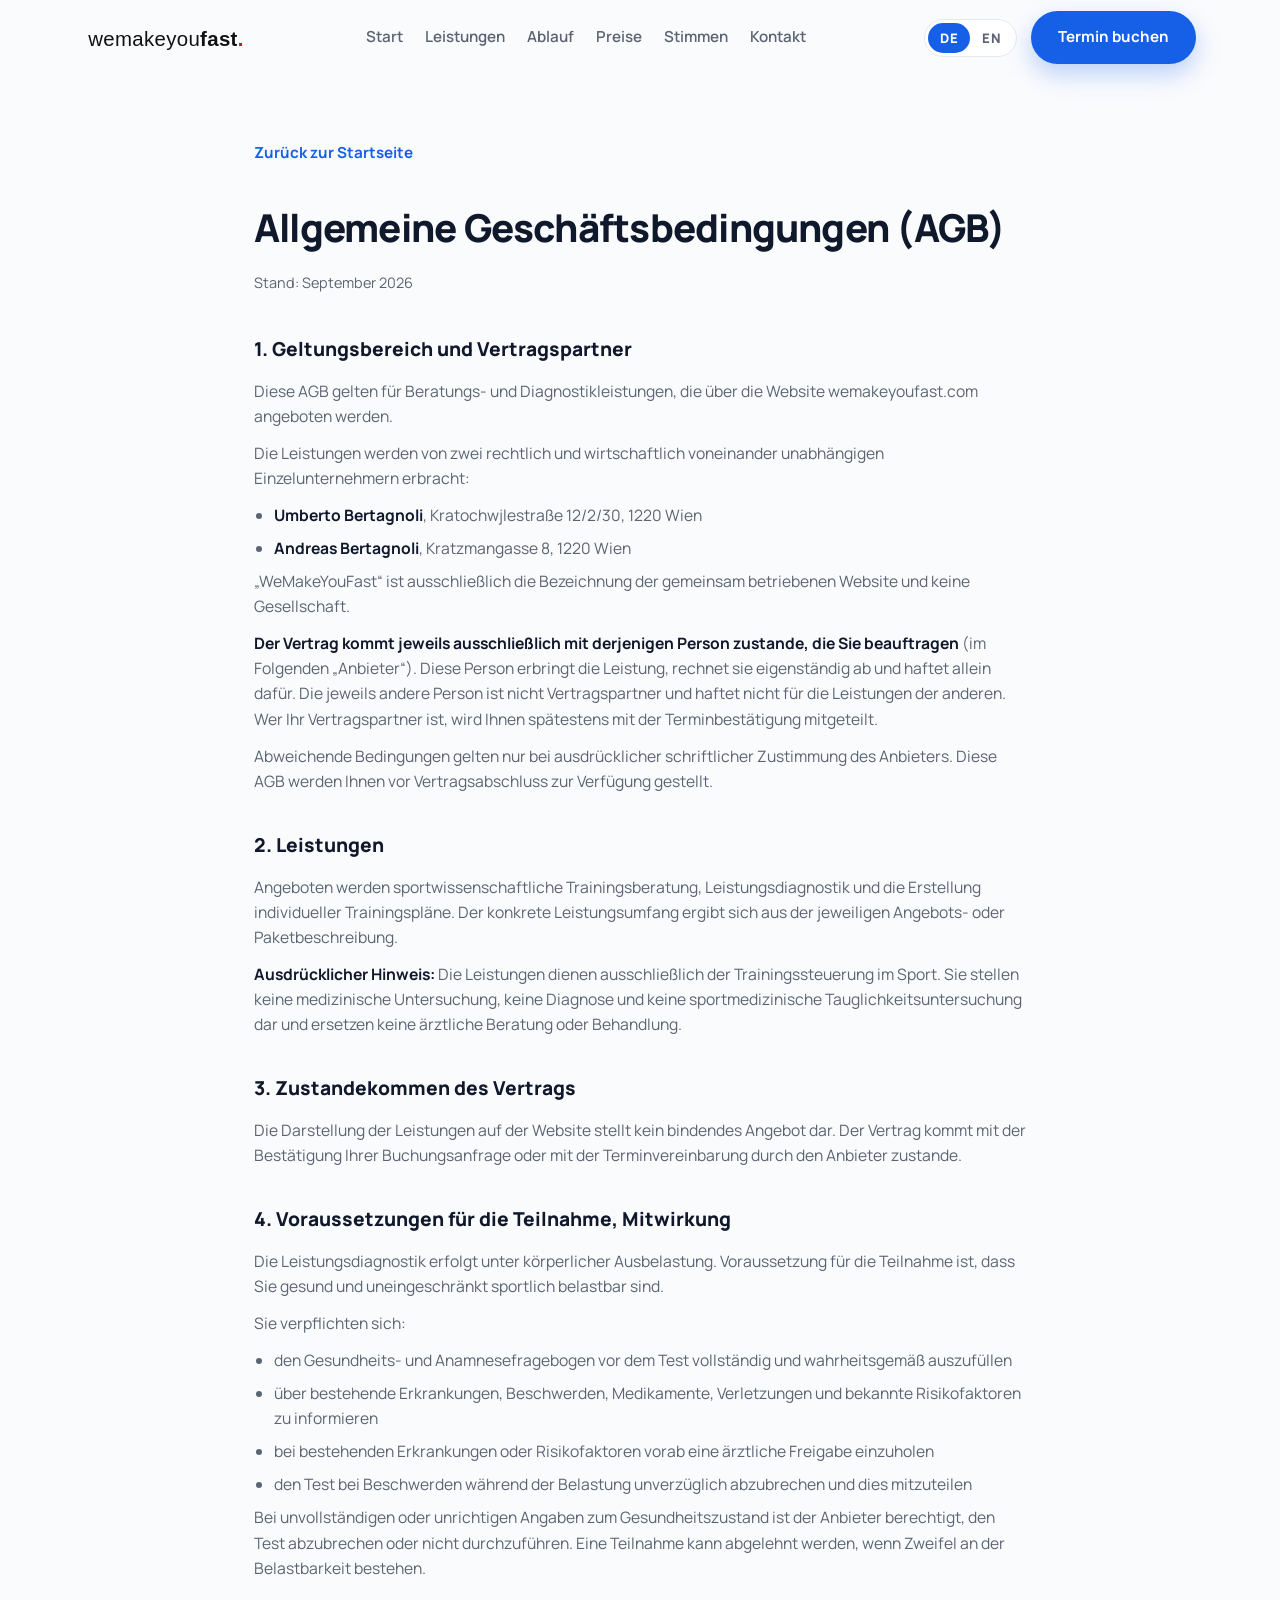
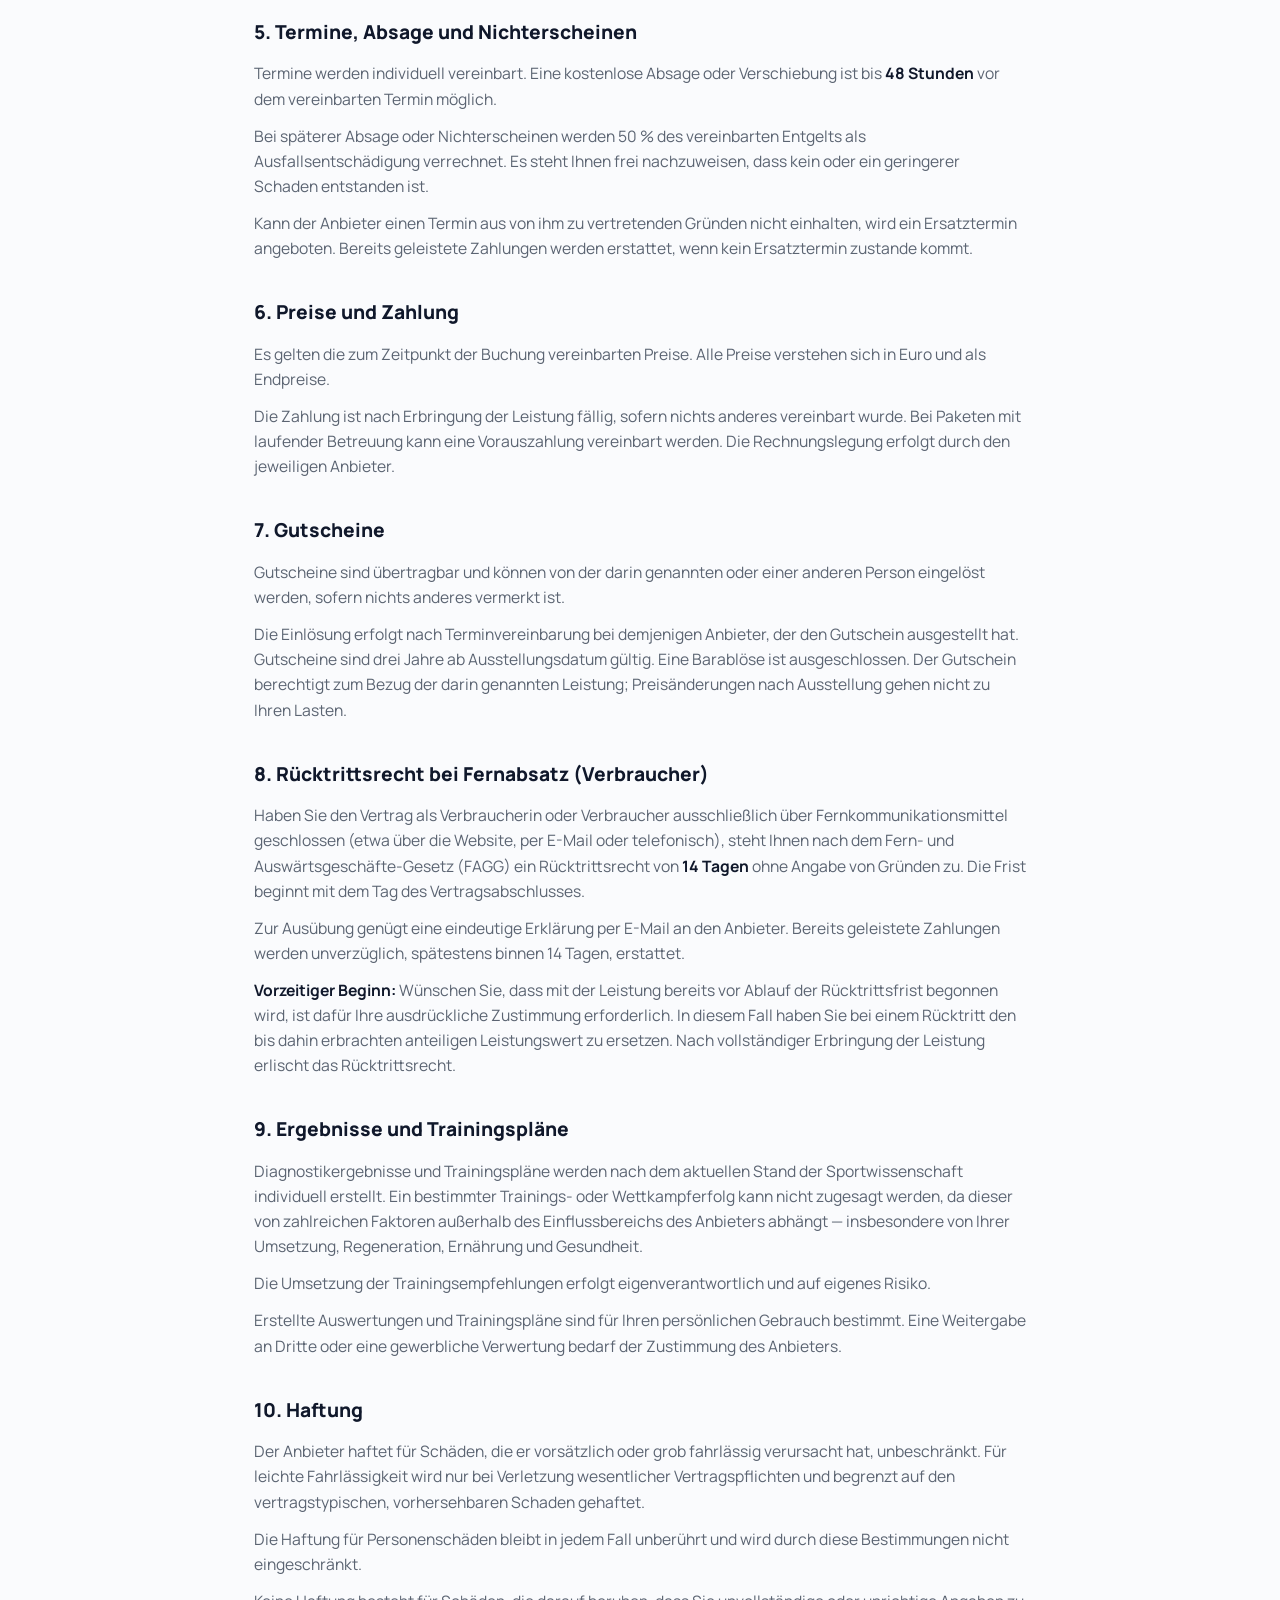
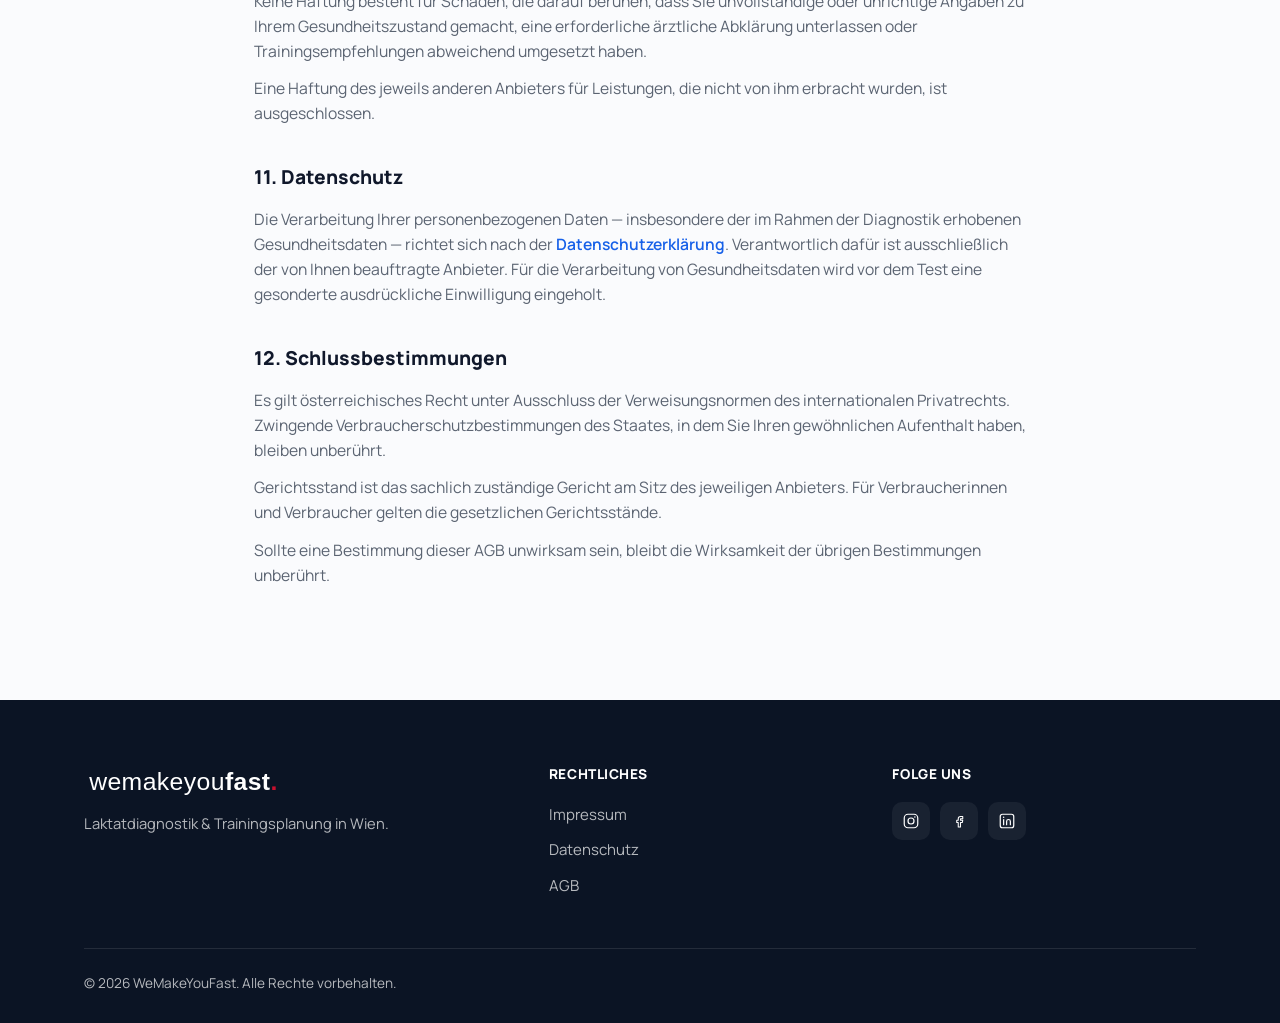
==== agb.html @ 527247c4 "Publish the real Impressum, Datenschutz and AGB The legal pages still carried placeholder text. Repl" ====
<!DOCTYPE html>
<html lang="de">
<head>
  <meta charset="UTF-8" />
  <meta name="viewport" content="width=device-width, initial-scale=1.0" />
  <title>AGB — WeMakeYouFast</title>
  <link rel="icon" href="data:image/svg+xml,%3Csvg xmlns='http://www.w3.org/2000/svg' viewBox='0 0 100 100'%3E%3Ccircle cx='50' cy='50' r='46' fill='%231660e8'/%3E%3Cpath d='M20 65 L38 45 L52 58 L80 30' stroke='white' stroke-width='7' fill='none' stroke-linecap='round' stroke-linejoin='round'/%3E%3C/svg%3E" />
  <link rel="preconnect" href="https://fonts.googleapis.com" />
  <link rel="preconnect" href="https://fonts.gstatic.com" crossorigin />
  <link href="https://fonts.googleapis.com/css2?family=Manrope:wght@400;500;600;700;800&display=swap" rel="stylesheet" />
  <link rel="stylesheet" href="css/style.css" />
</head>
<body>

  <header class="site-header">
    <div class="container header-inner">
      <a href="index.html" class="logo">
        <img src="img/logo/logo-3-mixed-weight.svg" class="logo-img" data-i18n-alt="brand.logoAlt" alt="WeMakeYouFast — zur Startseite" width="498" height="85" />
      </a>

      <nav class="main-nav" data-main-nav>
        <a href="index.html#home" data-i18n="nav.home">Start</a>
        <a href="index.html#about" data-i18n="nav.about">Leistungen</a>
        <a href="index.html#how" data-i18n="nav.how">Ablauf</a>
        <a href="index.html#pricing" data-i18n="nav.pricing">Preise</a>
        <a href="index.html#testimonials" data-i18n="nav.testimonials">Stimmen</a>
        <a href="index.html#contact" data-i18n="nav.contact">Kontakt</a>
        <a href="index.html#contact" class="btn btn-primary nav-cta" data-i18n="nav.cta">Termin buchen</a>
      </nav>

      <div class="header-actions">
        <div class="lang-toggle" role="group" aria-label="Language selector">
          <button type="button" data-lang-btn="de" class="active">DE</button>
          <button type="button" data-lang-btn="en">EN</button>
        </div>
        <a href="index.html#contact" class="btn btn-primary cta-desktop" data-i18n="nav.cta">Termin buchen</a>
        <button type="button" class="nav-toggle" data-nav-toggle aria-label="Menü öffnen" aria-expanded="false">
          <span></span><span></span><span></span>
        </button>
      </div>
    </div>
  </header>

  <main>
    <section class="legal-page">
      <div class="container">
        <a href="index.html" class="back-link" data-legal-back>Zurück zur Startseite</a>
        <div data-legal-agb></div>
      </div>
    </section>
  </main>

  <footer class="site-footer">
    <div class="container">
      <div class="footer-grid">
        <div class="footer-brand">
          <a href="index.html" class="logo">
            <img src="img/logo/logo-white.svg" class="logo-img" data-i18n-alt="brand.logoAlt" alt="WeMakeYouFast — zur Startseite" width="498" height="85" />
          </a>
          <p data-i18n="footer.tagline">Laktatdiagnostik & Trainingsplanung in Wien.</p>
        </div>
        <div class="footer-col">
          <h4 data-i18n="footer.linksTitle">Rechtliches</h4>
          <ul>
            <li><a href="impressum.html" data-i18n="footer.impressum">Impressum</a></li>
            <li><a href="datenschutz.html" data-i18n="footer.datenschutz">Datenschutz</a></li>
            <li><a href="agb.html" data-i18n="footer.agb">AGB</a></li>
          </ul>
        </div>
        <div class="footer-col">
          <h4 data-i18n="footer.socialTitle">Folge uns</h4>
          <div class="footer-social">
            <a href="#" aria-label="Instagram">
              <svg width="18" height="18" viewBox="0 0 24 24" fill="none" xmlns="http://www.w3.org/2000/svg"><rect x="3" y="3" width="18" height="18" rx="5" stroke="white" stroke-width="1.6"/><circle cx="12" cy="12" r="4" stroke="white" stroke-width="1.6"/><circle cx="17.2" cy="6.8" r="1" fill="white"/></svg>
            </a>
            <a href="#" aria-label="Facebook">
              <svg width="18" height="18" viewBox="0 0 24 24" fill="none" xmlns="http://www.w3.org/2000/svg"><path d="M14 9h3V6h-3c-1.7 0-3 1.3-3 3v2H9v3h2v6h3v-6h2.5l.5-3H14V9.5c0-.3.2-.5.5-.5Z" stroke="white" stroke-width="1.4" stroke-linejoin="round"/></svg>
            </a>
            <a href="#" aria-label="LinkedIn">
              <svg width="18" height="18" viewBox="0 0 24 24" fill="none" xmlns="http://www.w3.org/2000/svg"><rect x="3" y="3" width="18" height="18" rx="3" stroke="white" stroke-width="1.6"/><line x1="7.5" y1="10" x2="7.5" y2="17" stroke="white" stroke-width="1.6" stroke-linecap="round"/><circle cx="7.5" cy="7" r="1" fill="white"/><path d="M11.5 17v-4.5c0-1.4 1-2.5 2.5-2.5s2.5 1.1 2.5 2.5V17" stroke="white" stroke-width="1.6" stroke-linecap="round"/></svg>
            </a>
          </div>
        </div>
      </div>
      <div class="footer-bottom">
        <span>© <span data-year>2026</span> WeMakeYouFast. <span data-i18n="footer.rights">Alle Rechte vorbehalten.</span></span>
      </div>
    </div>
  </footer>

  <script src="js/i18n.js"></script>
  <script src="js/main.js"></script>
</body>
</html>
---- css/style.css ----
/* ============ WeMakeYouFast — stylesheet ============ */

:root {
  --color-bg: #fafbfd;
  --color-bg-alt: #f0f5fb;
  --color-surface: #ffffff;
  --color-text: #10182b;
  --color-text-muted: #5b6472;
  --color-border: #e3e9f1;
  --color-accent: #1660e8;
  --color-accent-dark: #0d3f9e;
  --color-accent-light: #e8f0fe;
  --color-dark: #0b1424;
  --color-dark-alt: #131f36;
  --font-sans: "Manrope", system-ui, -apple-system, "Segoe UI", Roboto, sans-serif;
  --radius-sm: 10px;
  --radius-md: 16px;
  --radius-lg: 24px;
  --shadow-sm: 0 1px 2px rgba(16, 24, 40, 0.06);
  --shadow-md: 0 10px 28px rgba(16, 24, 40, 0.08);
  --shadow-lg: 0 24px 56px rgba(16, 24, 40, 0.14);
  --container-width: 1160px;
  --header-height: 76px;
}

* {
  box-sizing: border-box;
}

html {
  scroll-behavior: smooth;
  scroll-padding-top: calc(var(--header-height) + 12px);
}

body {
  margin: 0;
  font-family: var(--font-sans);
  color: var(--color-text);
  background: var(--color-bg);
  line-height: 1.6;
  -webkit-font-smoothing: antialiased;
}

img,
svg {
  display: block;
  max-width: 100%;
}

a {
  color: inherit;
}

ul {
  margin: 0;
  padding: 0;
  list-style: none;
}

h1, h2, h3, h4, p {
  margin: 0;
}

button {
  font-family: inherit;
  cursor: pointer;
}

.container {
  width: 100%;
  max-width: var(--container-width);
  margin: 0 auto;
  padding: 0 24px;
}

.eyebrow {
  display: inline-block;
  font-size: 0.8rem;
  font-weight: 700;
  letter-spacing: 0.08em;
  text-transform: uppercase;
  color: var(--color-accent);
  margin-bottom: 14px;
}

section {
  padding: 96px 0;
}

.section-head {
  max-width: 640px;
  margin: 0 0 56px;
}

.section-head.center {
  margin-left: auto;
  margin-right: auto;
  text-align: center;
}

.section-head h2 {
  font-size: clamp(1.7rem, 3vw, 2.35rem);
  font-weight: 800;
  letter-spacing: -0.02em;
  margin-bottom: 14px;
}

.section-head p {
  color: var(--color-text-muted);
  font-size: 1.05rem;
}

/* ---------- Buttons ---------- */

.btn {
  display: inline-flex;
  align-items: center;
  justify-content: center;
  gap: 8px;
  padding: 13px 26px;
  border-radius: 999px;
  font-weight: 700;
  font-size: 0.95rem;
  text-decoration: none;
  border: 1px solid transparent;
  transition: transform 0.18s ease, box-shadow 0.18s ease, background 0.18s ease, color 0.18s ease;
  white-space: nowrap;
}

.btn-primary {
  background: var(--color-accent);
  color: #fff;
  box-shadow: 0 10px 24px rgba(22, 96, 232, 0.28);
}

.btn-primary:hover {
  background: var(--color-accent-dark);
  transform: translateY(-1px);
  box-shadow: 0 14px 30px rgba(22, 96, 232, 0.34);
}

.btn-ghost {
  background: transparent;
  color: var(--color-text);
  border-color: var(--color-border);
}

.btn-ghost:hover {
  border-color: var(--color-accent);
  color: var(--color-accent);
}

.btn-block {
  width: 100%;
}

/* ---------- Header ---------- */

.site-header {
  position: fixed;
  top: 0;
  left: 0;
  right: 0;
  z-index: 100;
  height: var(--header-height);
  display: flex;
  align-items: center;
  background: rgba(250, 251, 253, 0.82);
  backdrop-filter: saturate(180%) blur(14px);
  border-bottom: 1px solid transparent;
  transition: border-color 0.2s ease, box-shadow 0.2s ease;
}

.site-header.scrolled {
  border-bottom-color: var(--color-border);
  box-shadow: 0 4px 20px rgba(16, 24, 40, 0.04);
}

.header-inner {
  display: flex;
  align-items: center;
  justify-content: space-between;
  gap: 20px;
  width: 100%;
}

.logo {
  display: flex;
  align-items: center;
  flex-shrink: 0;
  text-decoration: none;
  color: var(--color-text);
}

.logo-img {
  height: 28px;
  width: auto;
  flex-shrink: 0;
}

.main-nav {
  display: flex;
  align-items: center;
  gap: 2px;
}

.main-nav a {
  display: block;
  padding: 10px 10px;
  border-radius: 999px;
  font-size: 0.95rem;
  font-weight: 600;
  white-space: nowrap;
  text-decoration: none;
  color: var(--color-text-muted);
  transition: background 0.15s ease, color 0.15s ease;
}

.main-nav a:hover {
  color: var(--color-text);
  background: var(--color-bg-alt);
}

.header-actions {
  display: flex;
  align-items: center;
  gap: 14px;
}

.lang-toggle {
  display: flex;
  align-items: center;
  border: 1px solid var(--color-border);
  border-radius: 999px;
  padding: 3px;
  background: var(--color-surface);
}

.lang-toggle button {
  border: none;
  background: transparent;
  padding: 6px 12px;
  border-radius: 999px;
  font-size: 0.82rem;
  font-weight: 800;
  letter-spacing: 0.03em;
  color: var(--color-text-muted);
  transition: background 0.15s ease, color 0.15s ease;
}

.lang-toggle button.active {
  background: var(--color-accent);
  color: #fff;
}

.main-nav .nav-cta {
  display: none;
}

.nav-toggle {
  display: none;
  flex-direction: column;
  gap: 5px;
  border: none;
  background: transparent;
  padding: 8px;
}

.nav-toggle span {
  width: 22px;
  height: 2px;
  background: var(--color-text);
  border-radius: 2px;
  transition: transform 0.2s ease, opacity 0.2s ease;
}

.nav-toggle.open span:nth-child(1) {
  transform: translateY(7px) rotate(45deg);
}
.nav-toggle.open span:nth-child(2) {
  opacity: 0;
}
.nav-toggle.open span:nth-child(3) {
  transform: translateY(-7px) rotate(-45deg);
}

/* ---------- Hero ---------- */

.hero {
  position: relative;
  padding: calc(var(--header-height) + 80px) 0 100px;
  overflow: hidden;
}

.hero-bg {
  position: absolute;
  inset: 0;
  z-index: -1;
  background: radial-gradient(60% 55% at 78% 12%, var(--color-accent-light) 0%, rgba(232, 240, 254, 0) 70%),
    var(--color-bg);
}

.hero-bg .blob {
  position: absolute;
  border-radius: 50%;
  filter: blur(60px);
  opacity: 0.5;
}

.hero-bg .blob-1 {
  width: 420px;
  height: 420px;
  top: -140px;
  right: -100px;
  background: linear-gradient(135deg, var(--color-accent), #6fb1ff);
  opacity: 0.28;
}

.hero-bg .blob-2 {
  width: 300px;
  height: 300px;
  bottom: -100px;
  left: -80px;
  background: linear-gradient(135deg, #6fb1ff, var(--color-accent));
  opacity: 0.16;
}

.hero-grid {
  display: grid;
  grid-template-columns: 1.1fr 0.9fr;
  gap: 56px;
  align-items: center;
}

.hero-title {
  font-size: clamp(2.1rem, 4.4vw, 3.4rem);
  font-weight: 800;
  letter-spacing: -0.03em;
  line-height: 1.12;
  margin-bottom: 22px;
}

.hero-subtitle {
  font-size: 1.15rem;
  color: var(--color-text-muted);
  max-width: 520px;
  margin-bottom: 34px;
}

.hero-actions {
  display: flex;
  flex-wrap: wrap;
  gap: 14px;
  margin-bottom: 42px;
}

.hero-chips {
  display: flex;
  flex-wrap: wrap;
  gap: 12px;
}

.chip {
  display: inline-flex;
  align-items: center;
  gap: 8px;
  padding: 9px 16px;
  border-radius: 999px;
  background: var(--color-surface);
  border: 1px solid var(--color-border);
  font-size: 0.85rem;
  font-weight: 600;
  color: var(--color-text-muted);
  box-shadow: var(--shadow-sm);
}

.chip::before {
  content: "";
  width: 7px;
  height: 7px;
  border-radius: 50%;
  background: var(--color-accent);
  flex-shrink: 0;
}

.hero-visual {
  position: relative;
  aspect-ratio: 1 / 1;
  border-radius: var(--radius-lg);
  background: linear-gradient(155deg, var(--color-dark) 0%, var(--color-accent-dark) 100%);
  box-shadow: var(--shadow-lg);
  overflow: hidden;
  display: flex;
  align-items: center;
  justify-content: center;
}

.hero-visual img {
  width: 100%;
  height: 100%;
  object-fit: cover;
}

/* ---------- About ---------- */

.about-intro {
  font-size: 1.08rem;
  color: var(--color-text-muted);
  max-width: 760px;
}

.about-intro-secondary {
  margin-top: 16px;
  font-size: 0.98rem;
}

/* ---------- How it works ---------- */

.how {
  background: var(--color-bg-alt);
}

.steps {
  display: grid;
  grid-template-columns: repeat(4, 1fr);
  gap: 24px;
}

.step-card {
  position: relative;
  display: flex;
  flex-direction: column;
  background: var(--color-surface);
  border: 1px solid var(--color-border);
  border-radius: var(--radius-md);
  overflow: hidden;
}

.step-media {
  aspect-ratio: 3 / 2;
  background: var(--color-bg-alt);
}

.step-media img {
  width: 100%;
  height: 100%;
  object-fit: cover;
}

/* Der Report ist ein Dokument, kein Foto: ganz zeigen statt zuschneiden. */
.step-media-contain img {
  object-fit: contain;
}

.step-media-blank {
  display: flex;
  align-items: center;
  justify-content: center;
  background: linear-gradient(155deg, var(--color-dark) 0%, var(--color-accent-dark) 100%);
  color: #fff;
}

.step-media-blank svg {
  width: 34px;
  height: 34px;
}

.step-body {
  padding: 26px 24px 30px;
}

.step-number {
  display: inline-flex;
  align-items: center;
  justify-content: center;
  width: 42px;
  height: 42px;
  border-radius: 12px;
  background: var(--color-accent-light);
  color: var(--color-accent);
  font-weight: 800;
  font-size: 1.05rem;
  margin-bottom: 20px;
}

.step-card h3 {
  font-size: 1.05rem;
  font-weight: 800;
  margin-bottom: 10px;
}

.step-card p {
  color: var(--color-text-muted);
  font-size: 0.95rem;
}

.step-connector {
  display: none;
}

/* ---------- Über uns ---------- */

.stats-title {
  text-align: center;
  font-size: 0.82rem;
  font-weight: 700;
  letter-spacing: 0.14em;
  text-transform: uppercase;
  color: var(--color-text-muted);
  margin: 64px 0 20px;
}

.stats-grid {
  display: grid;
  grid-template-columns: repeat(5, 1fr);
  gap: 16px;
  margin-bottom: 64px;
}

.stat-card {
  padding: 30px 16px;
  border-radius: var(--radius-md);
  background: linear-gradient(155deg, var(--color-dark) 0%, var(--color-accent-dark) 100%);
  box-shadow: var(--shadow-md);
  text-align: center;
  color: #fff;
}

.stat-value {
  font-size: clamp(1.9rem, 3.4vw, 2.7rem);
  font-weight: 800;
  line-height: 1.05;
  letter-spacing: -0.03em;
}

.stat-label {
  margin-top: 8px;
  font-size: 0.88rem;
  font-weight: 600;
  color: rgba(255, 255, 255, 0.78);
  line-height: 1.35;
}

.ueber-uns-grid {
  display: grid;
  grid-template-columns: 1.05fr 0.95fr;
  gap: 48px;
  align-items: start;
}

.ueber-uns-text p {
  color: var(--color-text-muted);
  font-size: 1rem;
  margin-bottom: 18px;
}

.ueber-uns-text p:last-child {
  margin-bottom: 0;
}

.ueber-uns-figure {
  margin: 0;
  border-radius: var(--radius-lg);
  overflow: hidden;
  box-shadow: var(--shadow-lg);
  position: sticky;
  top: calc(var(--header-height) + 24px);
}

.ueber-uns-figure img {
  width: 100%;
  height: 100%;
  aspect-ratio: 3 / 2;
  object-fit: cover;
}

/* Fließtext auf Lesebreite halten — der Container ist deutlich breiter. */
.ueber-uns-block,
.ueber-uns-audience > h3 {
  max-width: 760px;
}

.ueber-uns-block + .ueber-uns-block {
  margin-top: 40px;
}

.ueber-uns-block h3,
.ueber-uns-audience > h3 {
  font-size: 1.25rem;
  font-weight: 800;
  margin-bottom: 14px;
}

.ueber-uns-block p {
  color: var(--color-text-muted);
  font-size: 1rem;
  margin-bottom: 18px;
}

.ueber-uns-block p:last-child {
  margin-bottom: 0;
}

.ueber-uns-audience {
  margin-top: 56px;
}

.audience-grid {
  display: grid;
  grid-template-columns: repeat(2, 1fr);
  gap: 20px;
}

.audience-card {
  display: flex;
  align-items: flex-start;
  gap: 14px;
  padding: 24px 26px;
  background: var(--color-surface);
  border: 1px solid var(--color-border);
  border-radius: var(--radius-md);
}

.audience-icon {
  display: inline-flex;
  align-items: center;
  justify-content: center;
  flex-shrink: 0;
  width: 30px;
  height: 30px;
  border-radius: 9px;
  background: var(--color-accent-light);
  color: var(--color-accent);
}

.audience-card p {
  color: var(--color-text-muted);
  font-size: 0.95rem;
}

/* ---------- Pricing ---------- */

.pricing-grid {
  display: grid;
  grid-template-columns: repeat(3, 1fr);
  gap: 24px;
  align-items: stretch;
}

.price-card {
  display: flex;
  flex-direction: column;
  background: var(--color-surface);
  border: 1px solid var(--color-border);
  border-radius: var(--radius-md);
  padding: 34px 30px;
  position: relative;
  transition: transform 0.2s ease, box-shadow 0.2s ease;
}

.price-card:hover {
  transform: translateY(-4px);
  box-shadow: var(--shadow-md);
}

.price-card.highlighted {
  border-color: var(--color-accent);
  box-shadow: var(--shadow-lg);
  background: linear-gradient(180deg, #ffffff 0%, var(--color-accent-light) 130%);
}

.price-badge {
  position: absolute;
  top: -13px;
  left: 30px;
  background: var(--color-accent);
  color: #fff;
  font-size: 0.75rem;
  font-weight: 800;
  letter-spacing: 0.04em;
  text-transform: uppercase;
  padding: 5px 14px;
  border-radius: 999px;
}

.price-card h3 {
  font-size: 1.1rem;
  font-weight: 800;
  margin-bottom: 6px;
}

.price-value {
  display: flex;
  align-items: baseline;
  gap: 8px;
  margin: 14px 0 16px;
}

.price-value .amount {
  font-size: 2.2rem;
  font-weight: 800;
  letter-spacing: -0.02em;
}

.price-value .period {
  color: var(--color-text-muted);
  font-size: 0.9rem;
  font-weight: 600;
}

.price-desc {
  color: var(--color-text-muted);
  font-size: 0.95rem;
  margin-bottom: 22px;
}

.price-features {
  margin-bottom: 28px;
  flex-grow: 1;
}

.price-features li {
  display: flex;
  align-items: flex-start;
  gap: 10px;
  padding: 8px 0;
  font-size: 0.93rem;
  color: var(--color-text);
}

.price-features li svg {
  flex-shrink: 0;
  margin-top: 3px;
  color: var(--color-accent);
}

.pricing-trust {
  margin: 24px auto 0;
  max-width: 720px;
  text-align: center;
  color: var(--color-text-muted);
  font-size: 0.86rem;
  line-height: 1.6;
}

.pricing-addon {
  margin-top: 32px;
  display: flex;
  flex-wrap: wrap;
  align-items: center;
  justify-content: space-between;
  gap: 20px;
  background: var(--color-dark);
  color: #fff;
  border-radius: var(--radius-md);
  padding: 30px 34px;
}

.pricing-addon-text h3 {
  font-size: 1.1rem;
  font-weight: 800;
  margin-bottom: 8px;
}

.pricing-addon-text p {
  color: rgba(255, 255, 255, 0.68);
  font-size: 0.95rem;
  max-width: 520px;
}

.pricing-addon .amount {
  font-size: 1.7rem;
  font-weight: 800;
  color: #fff;
  white-space: nowrap;
}

/* ---------- FAQ ---------- */

.faq-list {
  max-width: 820px;
  margin: 0 auto;
  display: flex;
  flex-direction: column;
  gap: 12px;
}

.faq-item {
  background: var(--color-surface);
  border: 1px solid var(--color-border);
  border-radius: var(--radius-md);
  box-shadow: var(--shadow-sm);
  transition: border-color 0.2s ease, box-shadow 0.2s ease;
}

.faq-item.open {
  border-color: var(--color-accent);
  box-shadow: var(--shadow-md);
}

.faq-question {
  margin: 0;
  font-size: inherit;
  font-weight: inherit;
}

.faq-trigger {
  width: 100%;
  display: flex;
  align-items: center;
  justify-content: space-between;
  gap: 16px;
  padding: 20px 24px;
  background: none;
  border: 0;
  border-radius: var(--radius-md);
  font-family: inherit;
  font-size: 1.02rem;
  font-weight: 700;
  line-height: 1.45;
  color: var(--color-text);
  text-align: left;
  cursor: pointer;
}

.faq-trigger:hover {
  color: var(--color-accent);
}

.faq-trigger:focus-visible {
  outline: 2px solid var(--color-accent);
  outline-offset: 2px;
}

.faq-chevron {
  flex-shrink: 0;
  display: flex;
  color: var(--color-accent);
  transition: transform 0.3s ease;
}

.faq-item.open .faq-chevron {
  transform: rotate(180deg);
}

.faq-panel {
  display: grid;
  grid-template-rows: 0fr;
  transition: grid-template-rows 0.3s ease;
}

.faq-item.open .faq-panel {
  grid-template-rows: 1fr;
}

.faq-panel-inner {
  overflow: hidden;
  visibility: hidden;
  transition: visibility 0.3s;
}

.faq-item.open .faq-panel-inner {
  visibility: visible;
}

.faq-panel-inner > *:first-child {
  margin-top: 0;
}

.faq-panel-inner p,
.faq-panel-inner li {
  color: var(--color-text-muted);
  font-size: 0.98rem;
}

.faq-panel-inner p {
  margin: 0 24px 16px;
}

.faq-panel-inner ul {
  margin: 0 24px 20px;
  padding-left: 20px;
  list-style: disc;
  display: flex;
  flex-direction: column;
  gap: 6px;
}

.faq-panel-inner p:last-child {
  margin-bottom: 20px;
}

/* ---------- Testimonials ---------- */

.testimonials {
  background: var(--color-bg-alt);
}

.testimonial-grid {
  display: grid;
  grid-template-columns: repeat(3, 1fr);
  gap: 24px;
}

.testimonial-card {
  background: var(--color-surface);
  border: 1px solid var(--color-border);
  border-radius: var(--radius-md);
  padding: 30px 28px;
  display: flex;
  flex-direction: column;
}

.testimonial-quote {
  color: var(--color-text);
  font-size: 1rem;
  line-height: 1.65;
  margin-bottom: 22px;
}

.testimonial-quote::before {
  content: "\201C";
  color: var(--color-accent);
  font-size: 1.4rem;
  font-weight: 800;
  margin-right: 2px;
}

.testimonial-author {
  display: flex;
  align-items: center;
  gap: 12px;
  margin-top: auto;
}

.testimonial-avatar {
  width: 42px;
  height: 42px;
  border-radius: 50%;
  background: linear-gradient(135deg, var(--color-accent), #6fb1ff);
  color: #fff;
  display: flex;
  align-items: center;
  justify-content: center;
  font-weight: 800;
  font-size: 0.95rem;
  flex-shrink: 0;
}

.testimonial-author .name {
  font-weight: 700;
  font-size: 0.95rem;
}

.testimonial-author .role {
  color: var(--color-text-muted);
  font-size: 0.85rem;
}

/* ---------- Contact ---------- */

.contact-grid {
  display: grid;
  grid-template-columns: 1fr 1fr;
  gap: 48px;
}

.contact-form {
  background: var(--color-surface);
  border: 1px solid var(--color-border);
  border-radius: var(--radius-md);
  padding: 34px;
}

.form-group {
  margin-bottom: 20px;
}

.form-group label {
  display: block;
  font-size: 0.9rem;
  font-weight: 700;
  margin-bottom: 8px;
}

.form-group input,
.form-group textarea {
  width: 100%;
  padding: 13px 16px;
  border-radius: var(--radius-sm);
  border: 1px solid var(--color-border);
  background: var(--color-bg);
  font-family: inherit;
  font-size: 0.98rem;
  color: var(--color-text);
  transition: border-color 0.15s ease, box-shadow 0.15s ease;
}

.form-group input:focus,
.form-group textarea:focus {
  outline: none;
  border-color: var(--color-accent);
  box-shadow: 0 0 0 3px var(--color-accent-light);
}

.form-group textarea {
  min-height: 130px;
  resize: vertical;
}

.form-success {
  display: none;
  align-items: center;
  gap: 10px;
  margin-top: 16px;
  padding: 14px 16px;
  border-radius: var(--radius-sm);
  background: #e9f9ef;
  color: #1a7f4b;
  font-size: 0.9rem;
  font-weight: 600;
}

.form-success.visible {
  display: flex;
}

.form-error {
  margin-top: 16px;
  padding: 14px 16px;
  border-radius: var(--radius-sm);
  background: #fdeaea;
  color: #b23434;
  font-size: 0.9rem;
  font-weight: 600;
}

.form-error a {
  color: inherit;
  text-decoration: underline;
}

.contact-side {
  display: flex;
  flex-direction: column;
  gap: 24px;
}

.contact-info-card {
  background: var(--color-surface);
  border: 1px solid var(--color-border);
  border-radius: var(--radius-md);
  padding: 28px;
  display: flex;
  flex-direction: column;
  gap: 18px;
}

.contact-info-row {
  display: flex;
  align-items: flex-start;
  gap: 14px;
}

.contact-info-icon {
  width: 40px;
  height: 40px;
  border-radius: 10px;
  background: var(--color-accent-light);
  color: var(--color-accent);
  display: flex;
  align-items: center;
  justify-content: center;
  flex-shrink: 0;
}

.contact-info-row .label {
  font-size: 0.82rem;
  color: var(--color-text-muted);
  font-weight: 600;
  margin-bottom: 2px;
}

.contact-info-row .value {
  font-weight: 700;
  font-size: 0.98rem;
  line-height: 1.5;
}

.contact-info-row .value .contact-person {
  color: var(--color-text-muted);
  font-weight: 600;
  margin-right: 8px;
}

.contact-info-row .value a {
  text-decoration: none;
  transition: color 0.2s ease;
}

.contact-info-row .value a:hover,
.contact-info-row .value a:focus-visible {
  color: var(--color-accent);
  text-decoration: underline;
}

.map-placeholder {
  position: relative;
  flex-grow: 1;
  min-height: 220px;
  border-radius: var(--radius-md);
  overflow: hidden;
  background: linear-gradient(155deg, var(--color-dark) 0%, var(--color-accent-dark) 100%);
  display: flex;
  align-items: center;
  justify-content: center;
  text-align: center;
  color: #fff;
  border: 1px solid var(--color-border);
}

.map-placeholder .map-grid {
  position: absolute;
  inset: 0;
  background-image: linear-gradient(rgba(255, 255, 255, 0.06) 1px, transparent 1px),
    linear-gradient(90deg, rgba(255, 255, 255, 0.06) 1px, transparent 1px);
  background-size: 28px 28px;
}

.map-placeholder-content {
  position: relative;
  z-index: 1;
  padding: 20px;
}

.map-placeholder-content svg {
  margin: 0 auto 12px;
  color: #fff;
}

.map-placeholder-content .map-title {
  font-weight: 800;
  font-size: 1.05rem;
  margin-bottom: 6px;
}

.map-placeholder-content .map-note {
  font-size: 0.85rem;
  color: rgba(255, 255, 255, 0.65);
}

/* ---------- Footer ---------- */

.site-footer {
  background: var(--color-dark);
  color: rgba(255, 255, 255, 0.7);
  padding: 64px 0 28px;
}

.footer-grid {
  display: grid;
  grid-template-columns: 1.4fr 1fr 1fr;
  gap: 40px;
  padding-bottom: 40px;
  border-bottom: 1px solid rgba(255, 255, 255, 0.1);
}

.footer-brand .logo {
  color: #fff;
  margin-bottom: 14px;
}

.footer-brand .logo-img {
  height: 34px;
}

.footer-brand p {
  font-size: 0.92rem;
  max-width: 320px;
}

.footer-col h4 {
  color: #fff;
  font-size: 0.85rem;
  font-weight: 800;
  letter-spacing: 0.04em;
  text-transform: uppercase;
  margin-bottom: 16px;
}

.footer-col ul li {
  margin-bottom: 10px;
}

.footer-col a {
  color: rgba(255, 255, 255, 0.7);
  text-decoration: none;
  font-size: 0.94rem;
  transition: color 0.15s ease;
}

.footer-col a:hover {
  color: #fff;
}

.footer-social {
  display: flex;
  gap: 10px;
}

.footer-social a {
  width: 38px;
  height: 38px;
  border-radius: 10px;
  background: rgba(255, 255, 255, 0.06);
  display: flex;
  align-items: center;
  justify-content: center;
  transition: background 0.15s ease;
}

.footer-social a:hover {
  background: var(--color-accent);
}

.footer-bottom {
  display: flex;
  align-items: center;
  justify-content: space-between;
  flex-wrap: wrap;
  gap: 12px;
  padding-top: 24px;
  font-size: 0.85rem;
}

/* ---------- Scroll reveal ---------- */

[data-reveal] {
  opacity: 0;
  transform: translateY(24px);
  transition: opacity 0.7s ease, transform 0.7s ease;
}

[data-reveal].is-visible {
  opacity: 1;
  transform: translateY(0);
}

[data-reveal="fade"] {
  transform: none;
}

@media (prefers-reduced-motion: reduce) {
  [data-reveal] {
    opacity: 1;
    transform: none;
    transition: none;
  }
  html {
    scroll-behavior: auto;
  }
  .faq-panel,
  .faq-panel-inner,
  .faq-chevron {
    transition: none;
  }
}

/* ---------- Legal pages ---------- */

.legal-page {
  padding: calc(var(--header-height) + 64px) 0 100px;
}

.legal-page h1 {
  font-size: clamp(1.8rem, 3.4vw, 2.4rem);
  font-weight: 800;
  margin-bottom: 12px;
  letter-spacing: -0.02em;
}

.legal-page .updated {
  color: var(--color-text-muted);
  font-size: 0.9rem;
  margin-bottom: 40px;
}

.legal-page h2 {
  font-size: 1.2rem;
  font-weight: 800;
  margin: 36px 0 14px;
}

.legal-page p,
.legal-page li {
  color: var(--color-text-muted);
  font-size: 0.98rem;
  margin-bottom: 12px;
}

.legal-page ul {
  padding-left: 20px;
  list-style: disc;
}

.legal-page p a {
  color: var(--color-accent);
  font-weight: 600;
  text-decoration: none;
}

.legal-page p a:hover,
.legal-page p a:focus-visible {
  text-decoration: underline;
}

.legal-page a.back-link {
  display: inline-flex;
  align-items: center;
  gap: 8px;
  margin-bottom: 32px;
  font-weight: 700;
  font-size: 0.95rem;
  color: var(--color-accent);
  text-decoration: none;
}

.legal-note {
  background: var(--color-accent-light);
  border: 1px solid var(--color-border);
  border-radius: var(--radius-sm);
  padding: 16px 20px;
  font-size: 0.9rem;
  color: var(--color-text);
  margin-bottom: 32px;
}

/* Rechtstexte lesen sich in schmalerer Spalte besser als ueber die
   volle Containerbreite. */
.legal-page .container {
  max-width: 820px;
}

.legal-page .legal-intro {
  font-size: 1.02rem;
  margin-bottom: 28px;
}

.legal-page li {
  margin-bottom: 8px;
}

.legal-page li a,
.legal-page td a {
  color: var(--color-accent);
  font-weight: 600;
  text-decoration: none;
}

.legal-page li a:hover,
.legal-page td a:hover {
  text-decoration: underline;
}

.legal-page strong {
  color: var(--color-text);
}

/* Tabelle der Auftragsverarbeiter: auf schmalen Viewports horizontal
   scrollbar statt gequetscht. */
.legal-table-wrap {
  overflow-x: auto;
  margin: 8px 0 20px;
  -webkit-overflow-scrolling: touch;
}

.legal-table {
  width: 100%;
  min-width: 480px;
  border-collapse: collapse;
  font-size: 0.93rem;
}

.legal-table th,
.legal-table td {
  text-align: left;
  padding: 10px 14px;
  border: 1px solid var(--color-border);
  vertical-align: top;
}

.legal-table th {
  background: var(--color-accent-light);
  color: var(--color-text);
  font-weight: 700;
}

.legal-table td {
  color: var(--color-text-muted);
}

/* ---------- Responsive ---------- */

@media (max-width: 980px) {
  .hero-grid {
    grid-template-columns: 1fr;
  }

  .hero-visual {
    max-width: 420px;
    margin: 0 auto;
    order: -1;
  }

  .contact-grid {
    grid-template-columns: 1fr;
  }

  .steps {
    grid-template-columns: repeat(2, 1fr);
  }

  .pricing-grid,
  .testimonial-grid {
    grid-template-columns: repeat(2, 1fr);
  }

  .stats-grid {
    grid-template-columns: repeat(3, 1fr);
    margin-bottom: 48px;
  }

  .ueber-uns-grid {
    grid-template-columns: 1fr;
    gap: 32px;
  }

  .ueber-uns-figure {
    position: static;
    order: -1;
  }

  .audience-grid {
    grid-template-columns: 1fr;
  }

  .footer-grid {
    grid-template-columns: 1fr 1fr;
  }

  .footer-brand {
    grid-column: 1 / -1;
  }
}

/* Acht Navigationspunkte plus Sprachumschalter und CTA passen erst oberhalb
   von ~1180px nebeneinander — darunter das Burger-Menü. */
@media (max-width: 1180px) {
  .main-nav {
    position: fixed;
    top: var(--header-height);
    left: 0;
    right: 0;
    flex-direction: column;
    align-items: stretch;
    background: var(--color-surface);
    border-bottom: 1px solid var(--color-border);
    padding: 12px 24px 20px;
    gap: 2px;
    transform: translateY(-8px);
    opacity: 0;
    pointer-events: none;
    transition: opacity 0.2s ease, transform 0.2s ease;
  }

  .main-nav.open {
    opacity: 1;
    transform: translateY(0);
    pointer-events: auto;
  }

  .main-nav a {
    padding: 12px 8px;
  }

  .main-nav .nav-cta {
    display: inline-flex;
    margin-top: 10px;
    width: fit-content;
  }

  .header-actions .cta-desktop {
    display: none;
  }

  .nav-toggle {
    display: flex;
  }
}

@media (max-width: 760px) {
  section {
    padding: 72px 0;
  }

  .steps,
  .pricing-grid,
  .testimonial-grid {
    grid-template-columns: 1fr;
  }

  .stats-grid {
    grid-template-columns: repeat(2, 1fr);
    gap: 12px;
  }

  .stat-card {
    padding: 22px 12px;
  }

  .logo-img {
    height: 24px;
  }

  .pricing-addon {
    flex-direction: column;
    align-items: flex-start;
  }

  .faq-trigger {
    padding: 18px 18px;
    font-size: 0.98rem;
  }

  .faq-panel-inner p {
    margin: 0 18px 14px;
  }

  .faq-panel-inner ul {
    margin: 0 18px 18px;
  }

  .faq-panel-inner p:last-child {
    margin-bottom: 18px;
  }

  .footer-grid {
    grid-template-columns: 1fr;
  }

  .footer-bottom {
    flex-direction: column;
    align-items: flex-start;
  }
}
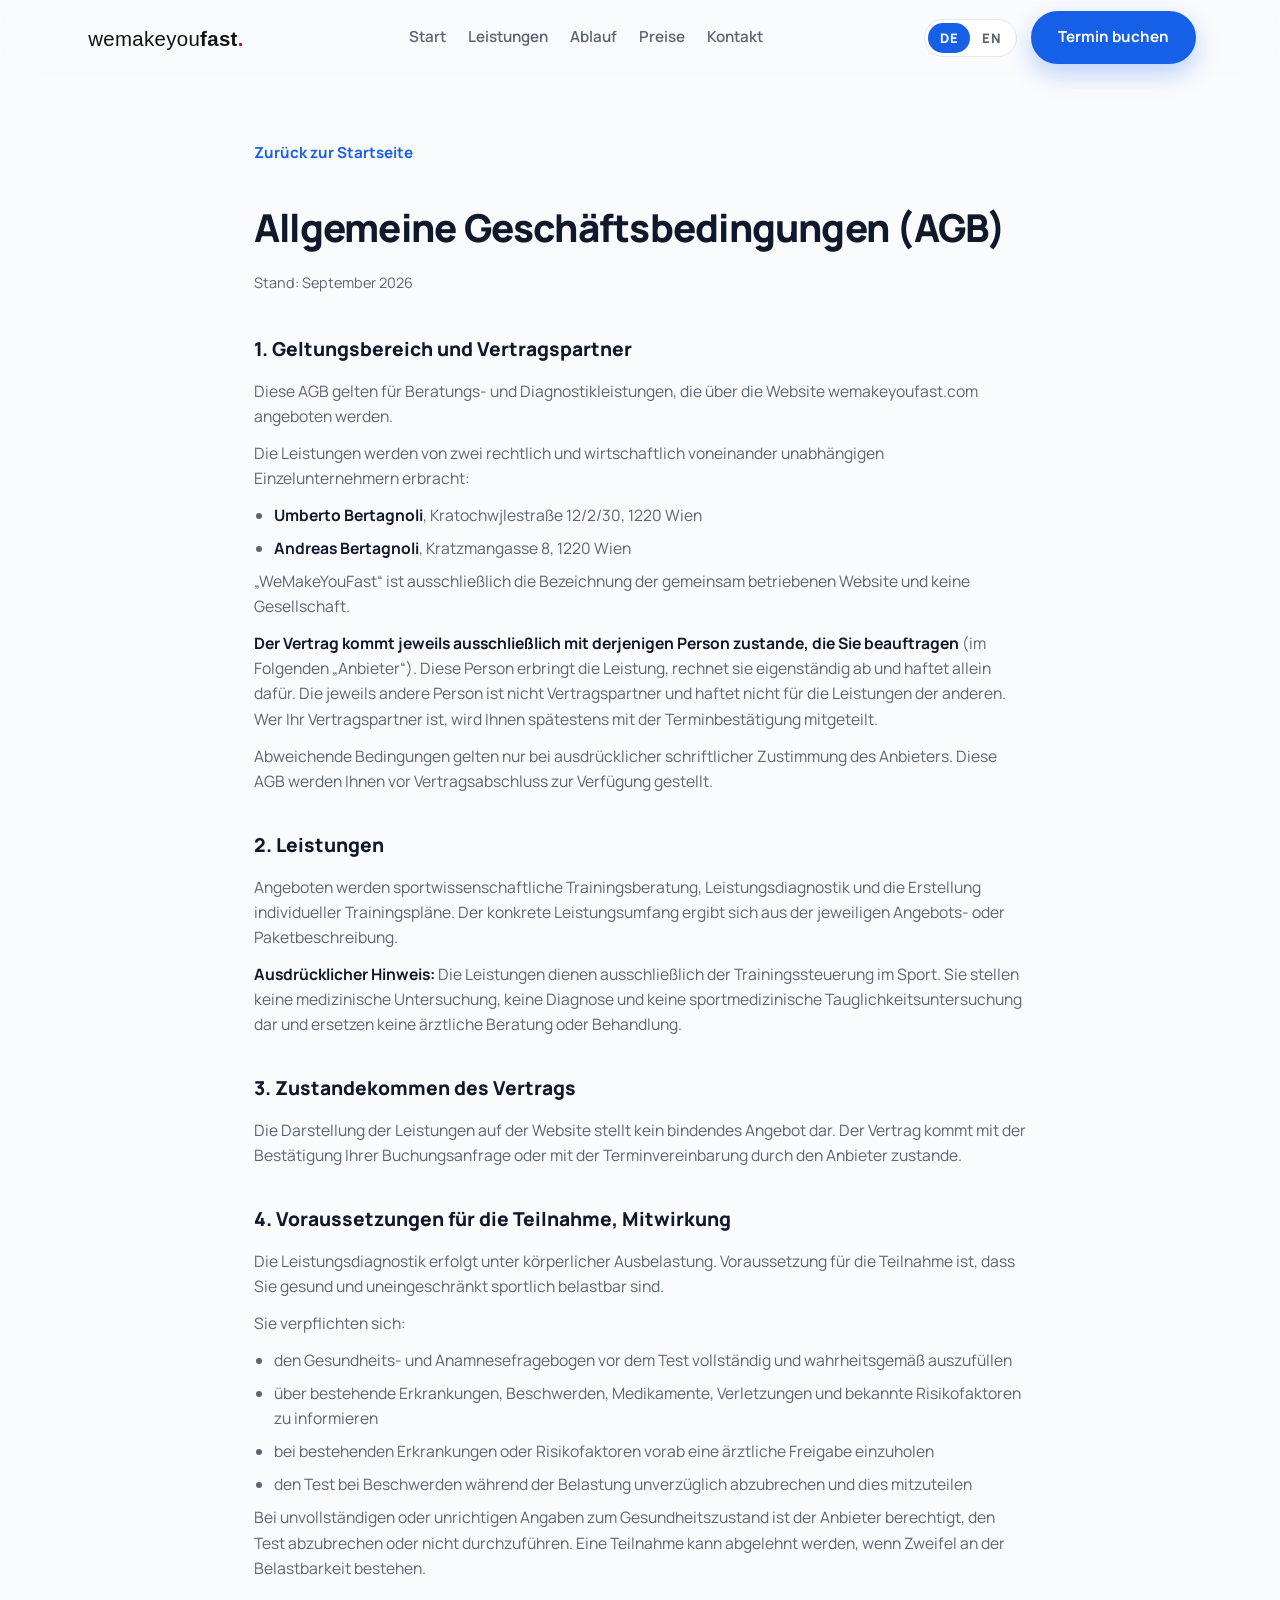
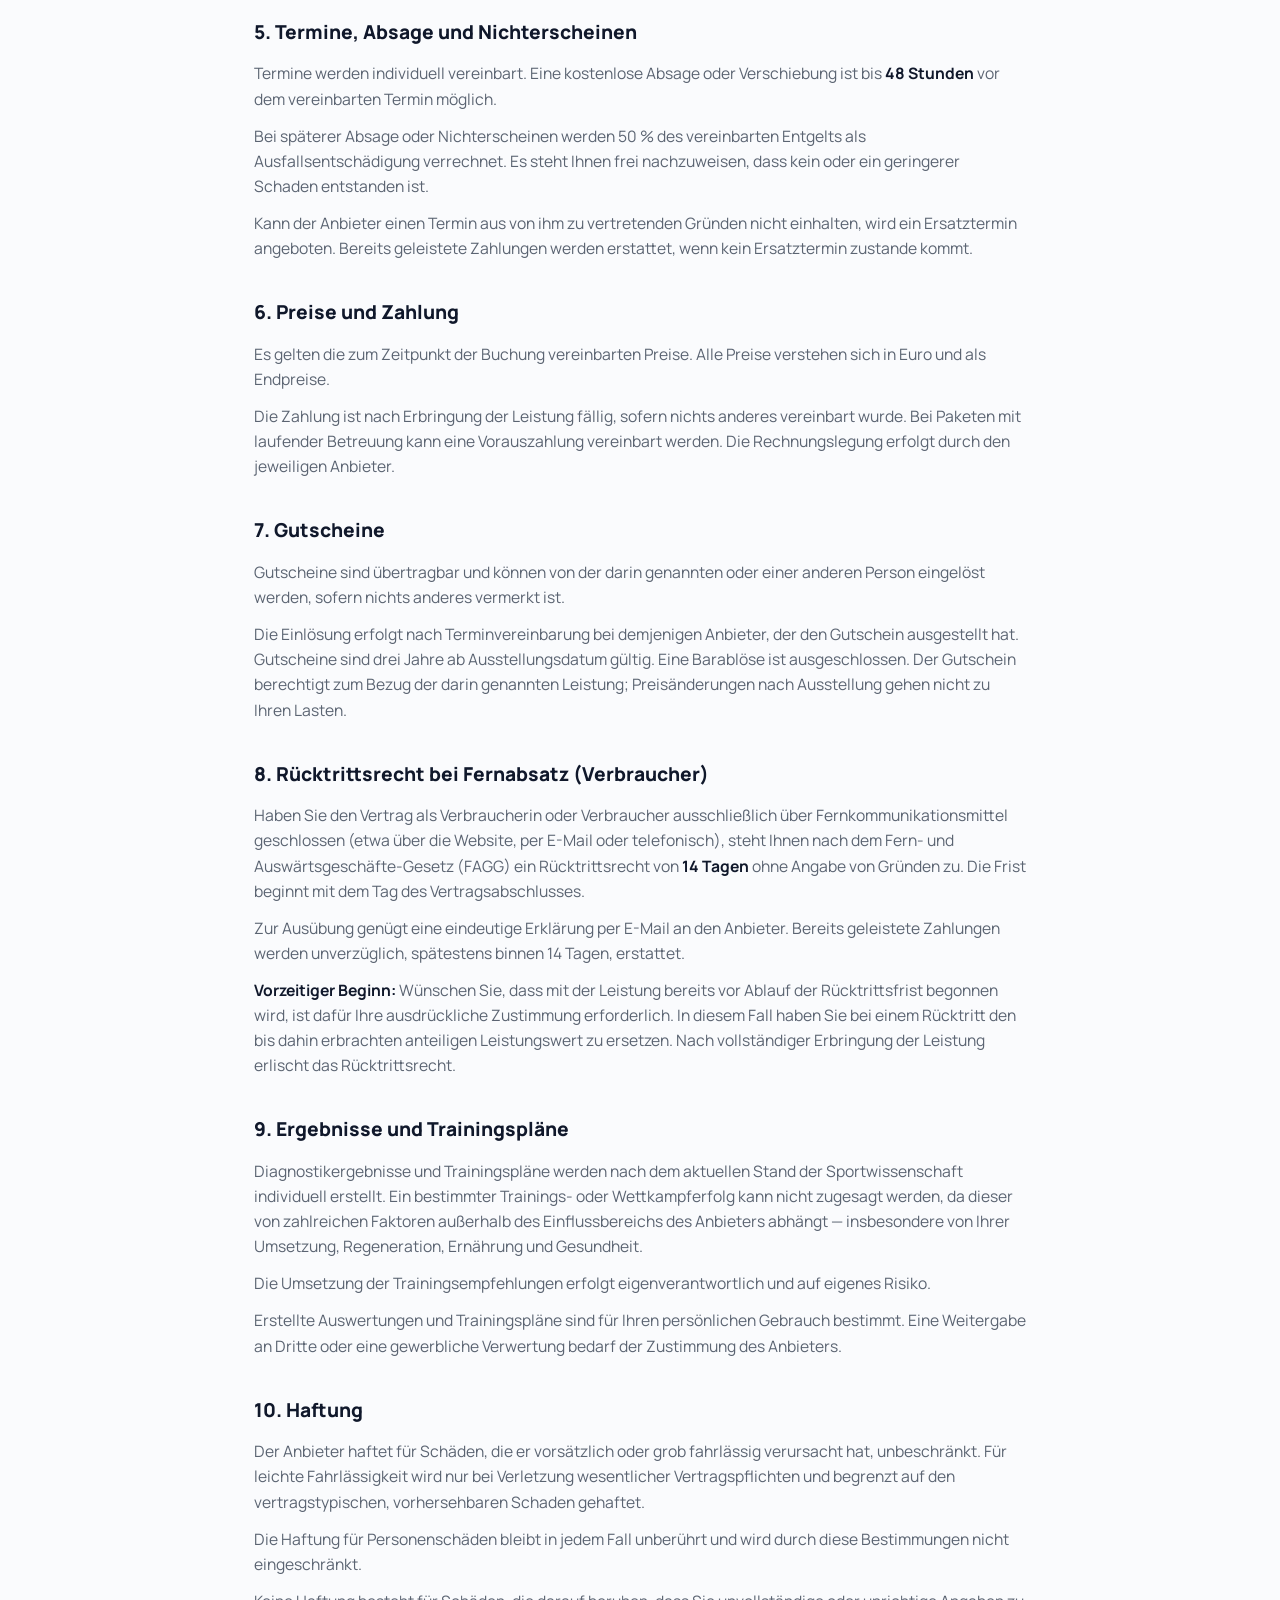
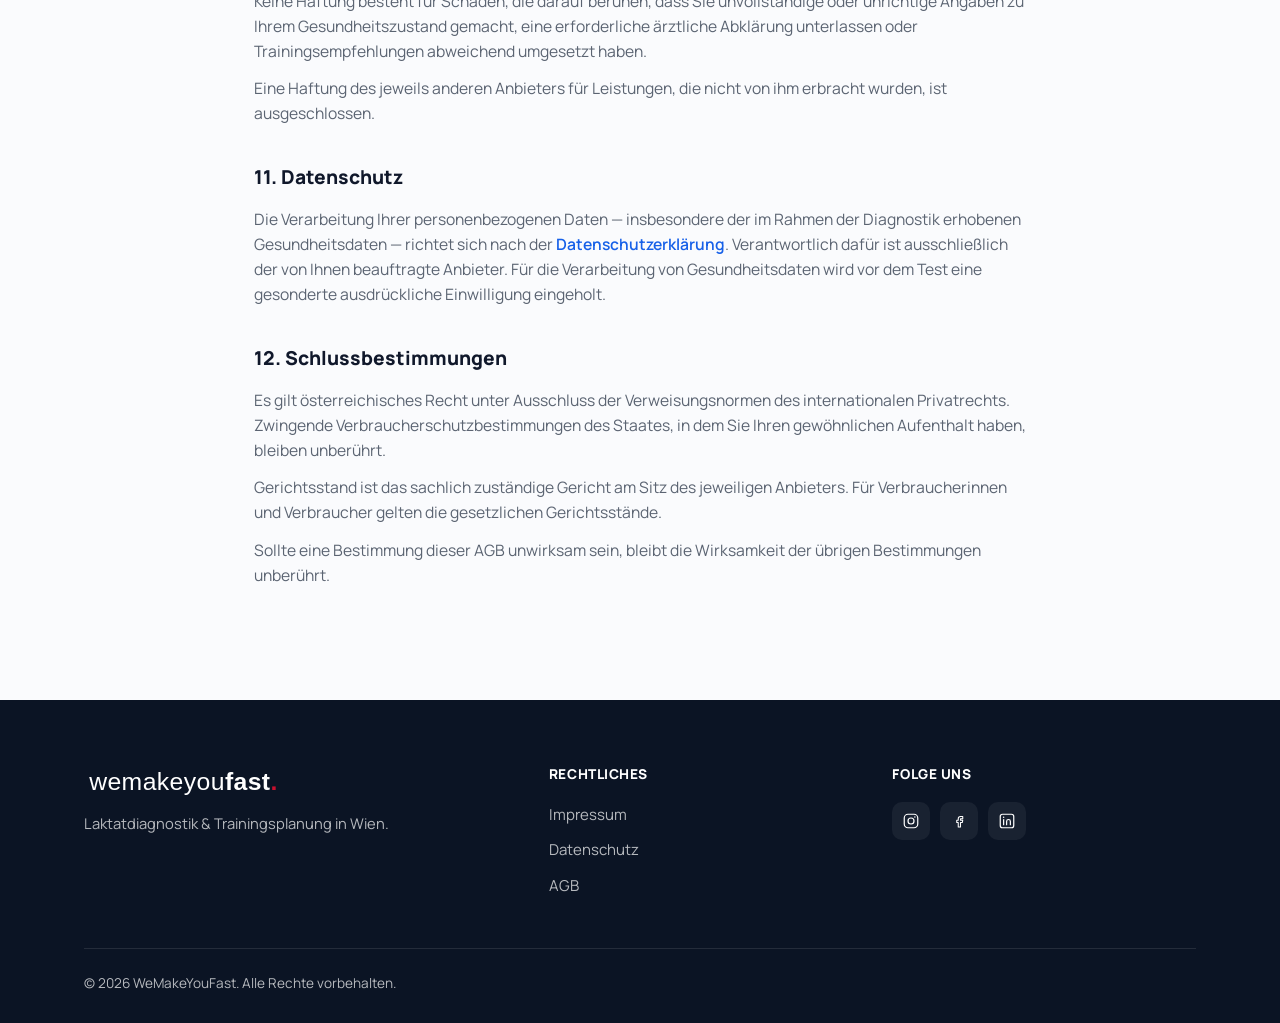
==== commit 4c3de803: "Drop the testimonials section The quotes were placeholder copy, so the section goes entirely: the bl" ====
--- a/agb.html
+++ b/agb.html
@@ -23,7 +23,6 @@
         <a href="index.html#about" data-i18n="nav.about">Leistungen</a>
         <a href="index.html#how" data-i18n="nav.how">Ablauf</a>
         <a href="index.html#pricing" data-i18n="nav.pricing">Preise</a>
-        <a href="index.html#testimonials" data-i18n="nav.testimonials">Stimmen</a>
         <a href="index.html#contact" data-i18n="nav.contact">Kontakt</a>
         <a href="index.html#contact" class="btn btn-primary nav-cta" data-i18n="nav.cta">Termin buchen</a>
       </nav>
--- a/css/style.css
+++ b/css/style.css
@@ -414,6 +414,41 @@
   font-size: 0.98rem;
 }
 
+/* Gesundheitshinweis — soll auffallen, ohne wie eine Warnmeldung zu wirken:
+   linke Akzentkante statt Rotton, Textfarbe wie der uebrige Fliesstext. */
+.health-notice {
+  display: flex;
+  gap: 14px;
+  align-items: flex-start;
+  max-width: 760px;
+  margin-top: 28px;
+  padding: 18px 22px;
+  border: 1px solid var(--color-border);
+  border-left: 4px solid var(--color-accent);
+  border-radius: var(--radius-sm);
+  background: var(--color-surface);
+  box-shadow: var(--shadow-sm);
+}
+
+.health-notice-icon {
+  flex: 0 0 auto;
+  margin-top: 2px;
+  color: var(--color-accent);
+}
+
+.health-notice h3 {
+  margin: 0 0 4px;
+  font-size: 0.95rem;
+  font-weight: 700;
+  letter-spacing: 0.01em;
+}
+
+.health-notice p {
+  margin: 0;
+  font-size: 0.95rem;
+  color: var(--color-text-muted);
+}
+
 /* ---------- How it works ---------- */
 
 .how {
@@ -776,6 +811,10 @@
 }
 
 /* ---------- FAQ ---------- */
+
+.faq {
+  background: var(--color-bg-alt);
+}
 
 .faq-list {
   max-width: 820px;
@@ -890,73 +929,6 @@
   margin-bottom: 20px;
 }
 
-/* ---------- Testimonials ---------- */
-
-.testimonials {
-  background: var(--color-bg-alt);
-}
-
-.testimonial-grid {
-  display: grid;
-  grid-template-columns: repeat(3, 1fr);
-  gap: 24px;
-}
-
-.testimonial-card {
-  background: var(--color-surface);
-  border: 1px solid var(--color-border);
-  border-radius: var(--radius-md);
-  padding: 30px 28px;
-  display: flex;
-  flex-direction: column;
-}
-
-.testimonial-quote {
-  color: var(--color-text);
-  font-size: 1rem;
-  line-height: 1.65;
-  margin-bottom: 22px;
-}
-
-.testimonial-quote::before {
-  content: "\201C";
-  color: var(--color-accent);
-  font-size: 1.4rem;
-  font-weight: 800;
-  margin-right: 2px;
-}
-
-.testimonial-author {
-  display: flex;
-  align-items: center;
-  gap: 12px;
-  margin-top: auto;
-}
-
-.testimonial-avatar {
-  width: 42px;
-  height: 42px;
-  border-radius: 50%;
-  background: linear-gradient(135deg, var(--color-accent), #6fb1ff);
-  color: #fff;
-  display: flex;
-  align-items: center;
-  justify-content: center;
-  font-weight: 800;
-  font-size: 0.95rem;
-  flex-shrink: 0;
-}
-
-.testimonial-author .name {
-  font-weight: 700;
-  font-size: 0.95rem;
-}
-
-.testimonial-author .role {
-  color: var(--color-text-muted);
-  font-size: 0.85rem;
-}
-
 /* ---------- Contact ---------- */
 
 .contact-grid {
@@ -1008,6 +980,25 @@
   resize: vertical;
 }
 
+/* Datenschutzhinweis direkt unter dem Absenden-Button. */
+.form-consent {
+  margin: 14px 0 0;
+  font-size: 0.82rem;
+  line-height: 1.5;
+  color: var(--color-text-muted);
+}
+
+.form-consent a {
+  color: var(--color-accent);
+  text-decoration: underline;
+  text-underline-offset: 2px;
+}
+
+.form-consent a:hover,
+.form-consent a:focus-visible {
+  color: var(--color-accent-dark);
+}
+
 .form-success {
   display: none;
   align-items: center;
@@ -1420,8 +1411,7 @@
     grid-template-columns: repeat(2, 1fr);
   }
 
-  .pricing-grid,
-  .testimonial-grid {
+  .pricing-grid {
     grid-template-columns: repeat(2, 1fr);
   }
 
@@ -1504,8 +1494,7 @@
   }
 
   .steps,
-  .pricing-grid,
-  .testimonial-grid {
+  .pricing-grid {
     grid-template-columns: 1fr;
   }
 
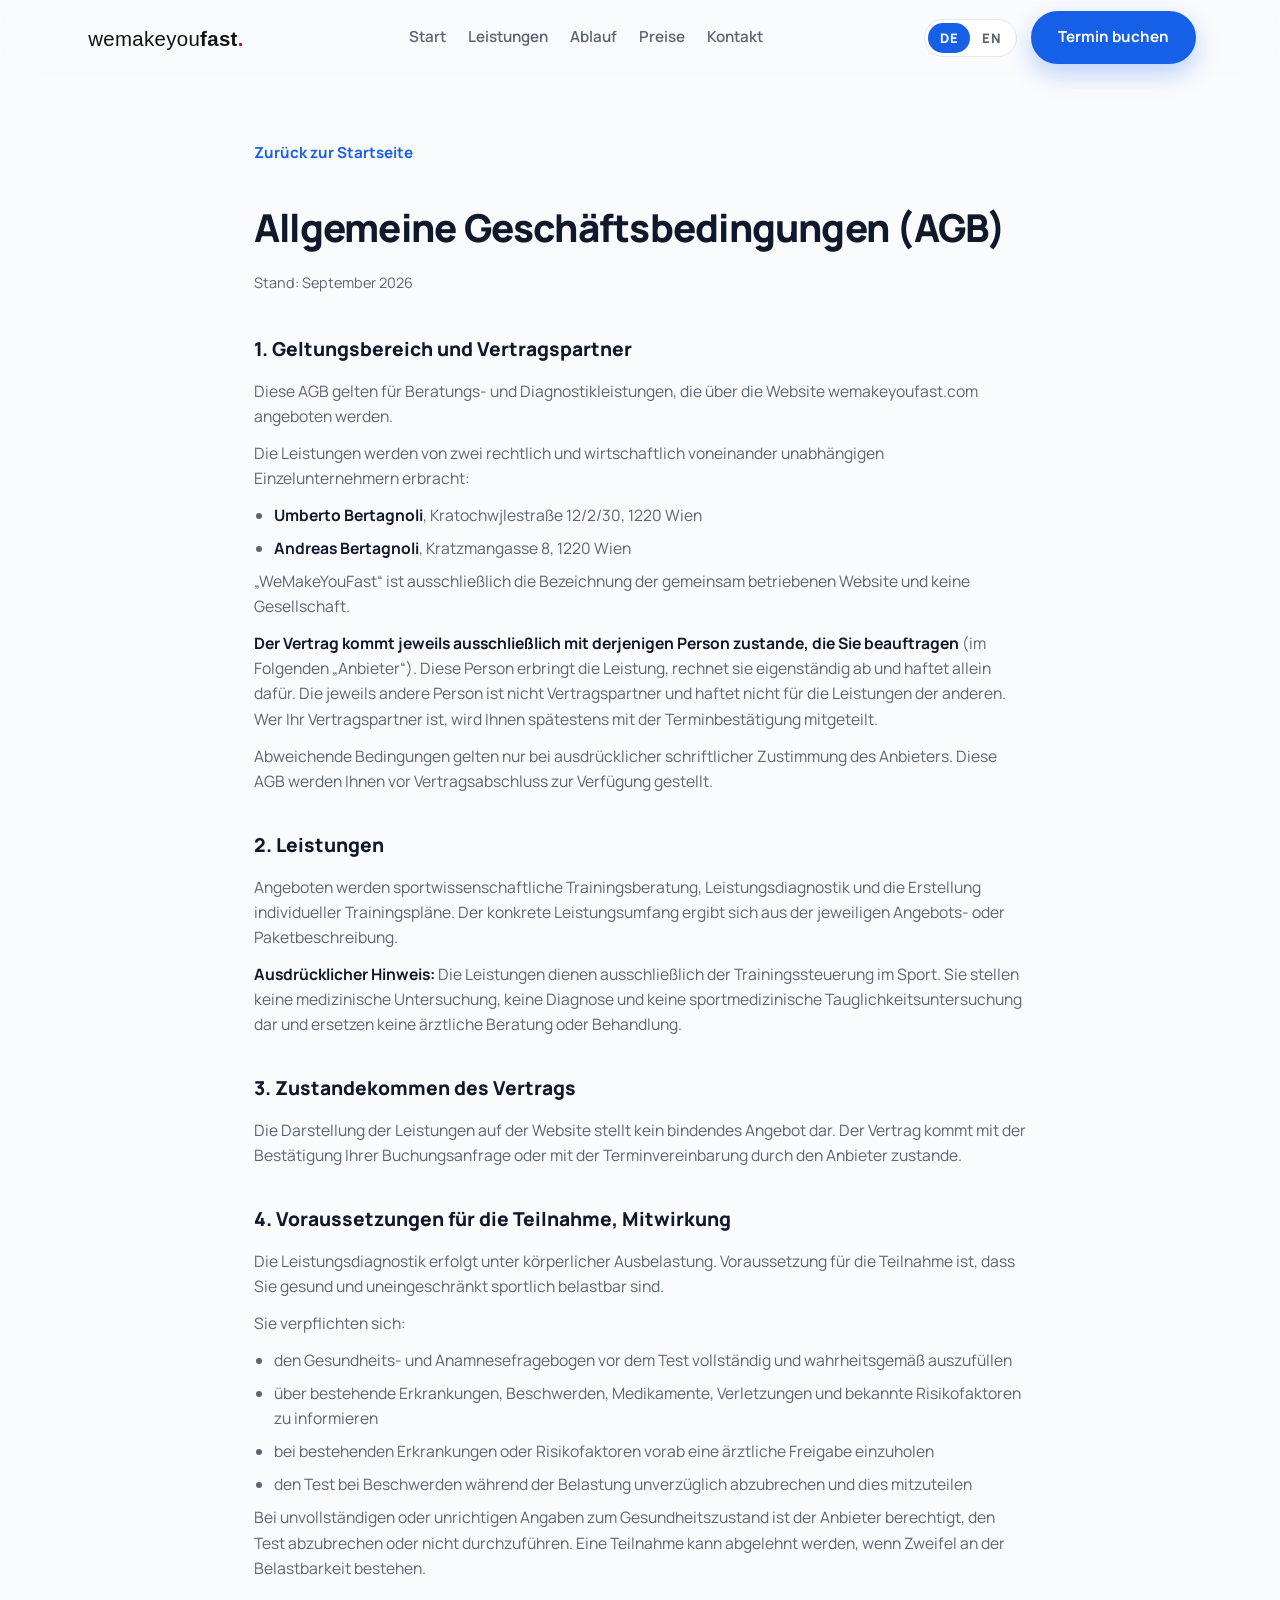
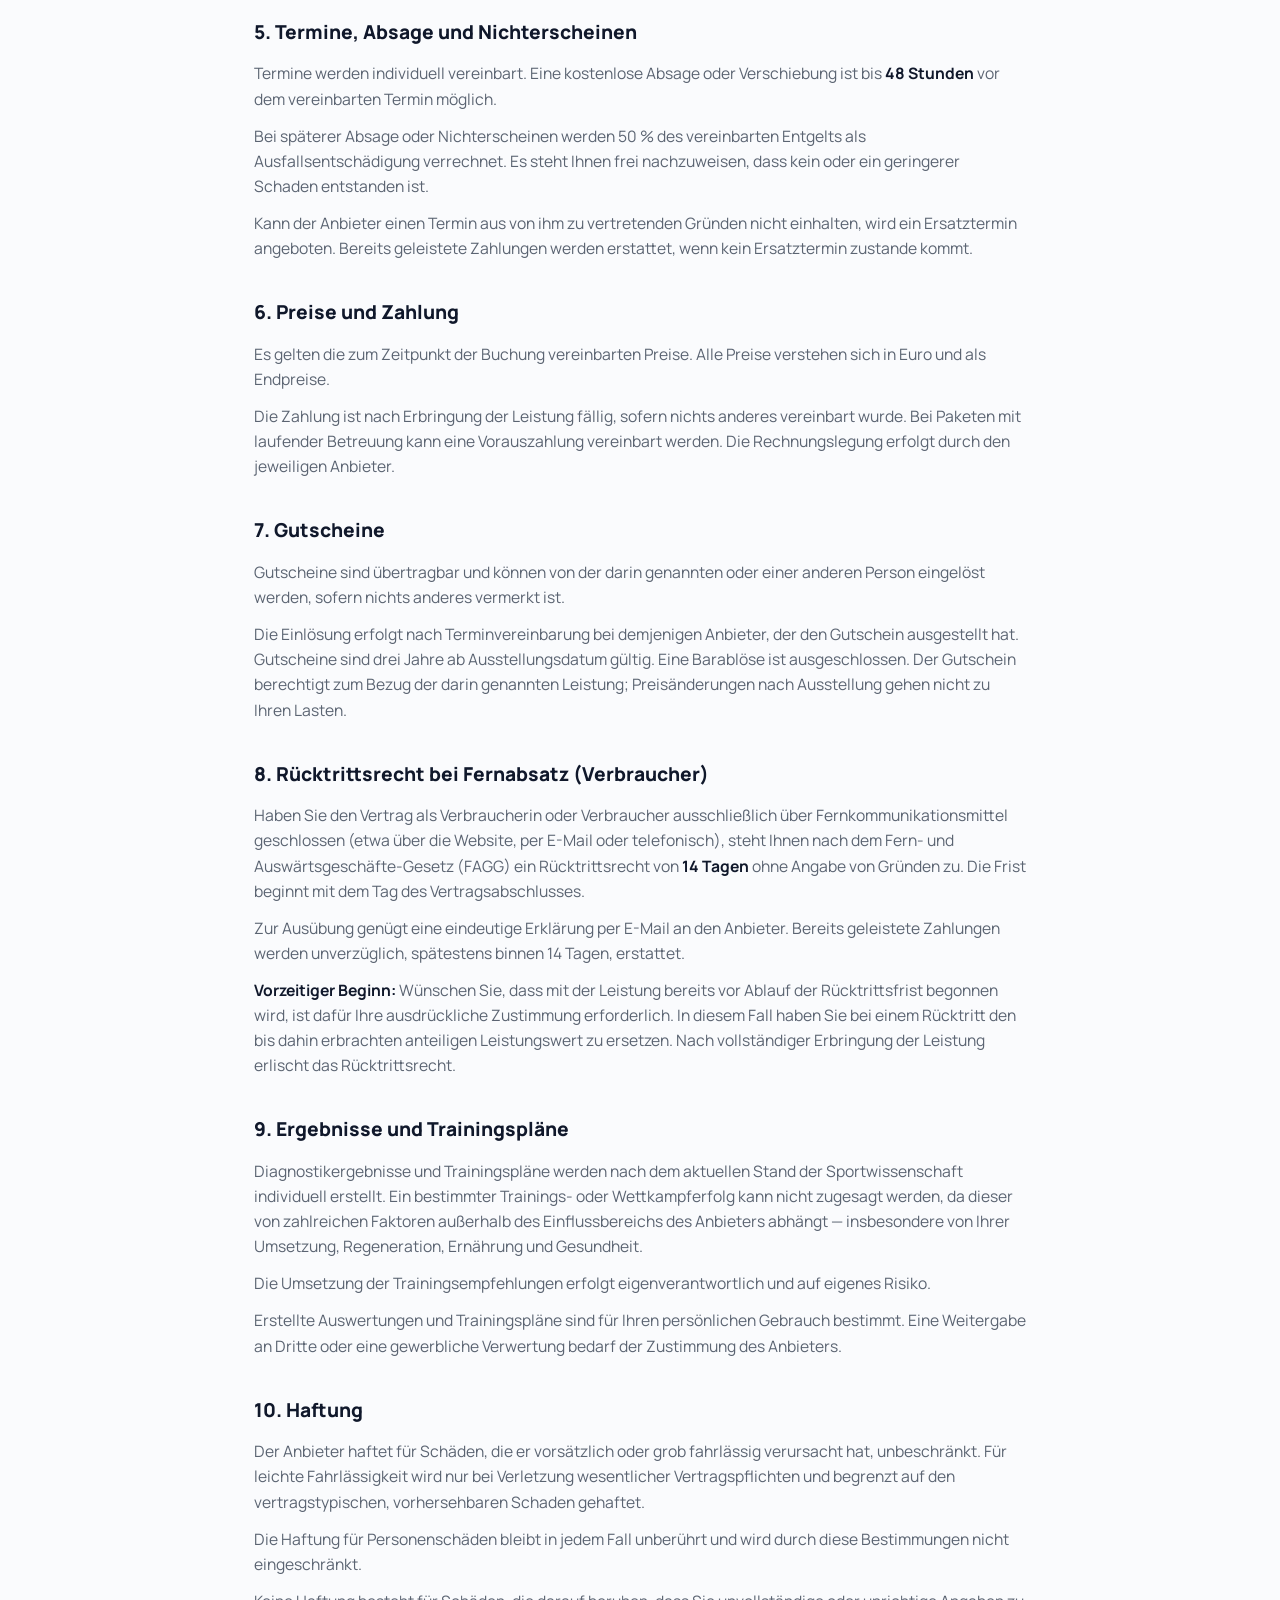
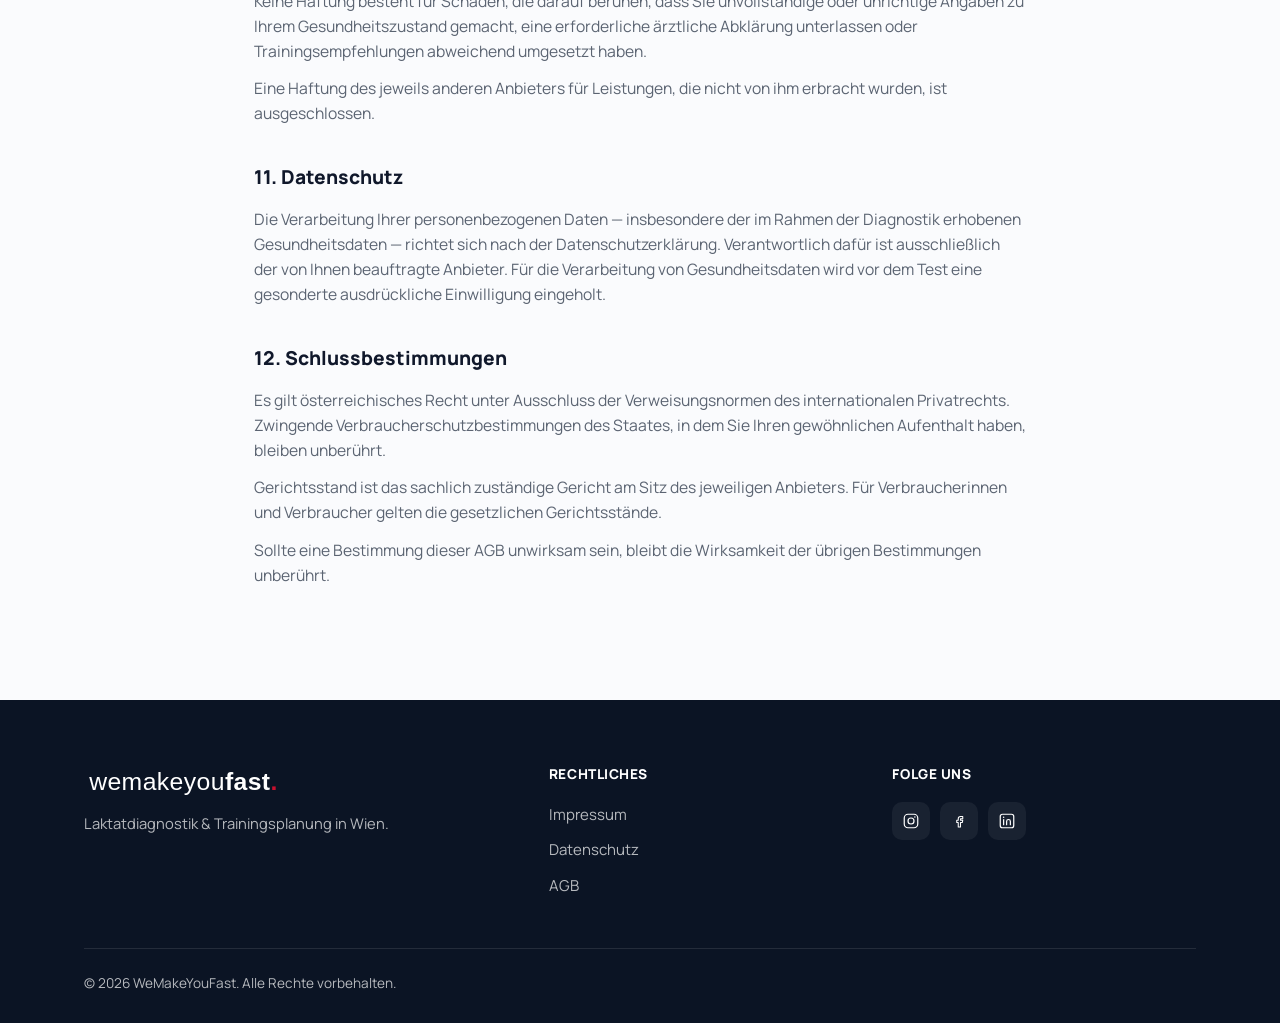
==== commit 76e639e3: "Serve the legal texts as static HTML from legal/ The corrected texts land in legal/ as markdown and " ====
--- a/agb.html
+++ b/agb.html
@@ -43,8 +43,57 @@
   <main>
     <section class="legal-page">
       <div class="container">
-        <a href="index.html" class="back-link" data-legal-back>Zurück zur Startseite</a>
-        <div data-legal-agb></div>
+        <a href="index.html" class="back-link" data-i18n="legal.backToHome">Zurück zur Startseite</a>
+        <!-- Hinweis fuer die englische Fassung; im Deutschen leer und per CSS ausgeblendet. -->
+        <div class="legal-note" data-i18n="legal.langNote"></div>
+        <h1>Allgemeine Geschäftsbedingungen (AGB)</h1>
+        <p class="updated">Stand: September 2026</p>
+        <h2>1. Geltungsbereich und Vertragspartner</h2>
+        <p>Diese AGB gelten für Beratungs- und Diagnostikleistungen, die über die Website wemakeyoufast.com angeboten werden.</p>
+        <p>Die Leistungen werden von zwei rechtlich und wirtschaftlich voneinander unabhängigen Einzelunternehmern erbracht:</p>
+        <ul><li><strong>Umberto Bertagnoli</strong>, Kratochwjlestraße 12/2/30, 1220 Wien</li><li><strong>Andreas Bertagnoli</strong>, Kratzmangasse 8, 1220 Wien</li></ul>
+        <p>„WeMakeYouFast“ ist ausschließlich die Bezeichnung der gemeinsam betriebenen Website und keine Gesellschaft.</p>
+        <p><strong>Der Vertrag kommt jeweils ausschließlich mit derjenigen Person zustande, die Sie beauftragen</strong> (im Folgenden „Anbieter“). Diese Person erbringt die Leistung, rechnet sie eigenständig ab und haftet allein dafür. Die jeweils andere Person ist nicht Vertragspartner und haftet nicht für die Leistungen der anderen. Wer Ihr Vertragspartner ist, wird Ihnen spätestens mit der Terminbestätigung mitgeteilt.</p>
+        <p>Abweichende Bedingungen gelten nur bei ausdrücklicher schriftlicher Zustimmung des Anbieters. Diese AGB werden Ihnen vor Vertragsabschluss zur Verfügung gestellt.</p>
+        <h2>2. Leistungen</h2>
+        <p>Angeboten werden sportwissenschaftliche Trainingsberatung, Leistungsdiagnostik und die Erstellung individueller Trainingspläne. Der konkrete Leistungsumfang ergibt sich aus der jeweiligen Angebots- oder Paketbeschreibung.</p>
+        <p><strong>Ausdrücklicher Hinweis:</strong> Die Leistungen dienen ausschließlich der Trainingssteuerung im Sport. Sie stellen keine medizinische Untersuchung, keine Diagnose und keine sportmedizinische Tauglichkeitsuntersuchung dar und ersetzen keine ärztliche Beratung oder Behandlung.</p>
+        <h2>3. Zustandekommen des Vertrags</h2>
+        <p>Die Darstellung der Leistungen auf der Website stellt kein bindendes Angebot dar. Der Vertrag kommt mit der Bestätigung Ihrer Buchungsanfrage oder mit der Terminvereinbarung durch den Anbieter zustande.</p>
+        <h2>4. Voraussetzungen für die Teilnahme, Mitwirkung</h2>
+        <p>Die Leistungsdiagnostik erfolgt unter körperlicher Ausbelastung. Voraussetzung für die Teilnahme ist, dass Sie gesund und uneingeschränkt sportlich belastbar sind.</p>
+        <p>Sie verpflichten sich:</p>
+        <ul><li>den Gesundheits- und Anamnesefragebogen vor dem Test vollständig und wahrheitsgemäß auszufüllen</li><li>über bestehende Erkrankungen, Beschwerden, Medikamente, Verletzungen und bekannte Risikofaktoren zu informieren</li><li>bei bestehenden Erkrankungen oder Risikofaktoren vorab eine ärztliche Freigabe einzuholen</li><li>den Test bei Beschwerden während der Belastung unverzüglich abzubrechen und dies mitzuteilen</li></ul>
+        <p>Bei unvollständigen oder unrichtigen Angaben zum Gesundheitszustand ist der Anbieter berechtigt, den Test abzubrechen oder nicht durchzuführen. Eine Teilnahme kann abgelehnt werden, wenn Zweifel an der Belastbarkeit bestehen.</p>
+        <h2>5. Termine, Absage und Nichterscheinen</h2>
+        <p>Termine werden individuell vereinbart. Eine kostenlose Absage oder Verschiebung ist bis <strong>48 Stunden</strong> vor dem vereinbarten Termin möglich.</p>
+        <p>Bei späterer Absage oder Nichterscheinen werden 50 % des vereinbarten Entgelts als Ausfallsentschädigung verrechnet. Es steht Ihnen frei nachzuweisen, dass kein oder ein geringerer Schaden entstanden ist.</p>
+        <p>Kann der Anbieter einen Termin aus von ihm zu vertretenden Gründen nicht einhalten, wird ein Ersatztermin angeboten. Bereits geleistete Zahlungen werden erstattet, wenn kein Ersatztermin zustande kommt.</p>
+        <h2>6. Preise und Zahlung</h2>
+        <p>Es gelten die zum Zeitpunkt der Buchung vereinbarten Preise. Alle Preise verstehen sich in Euro und als Endpreise.</p>
+        <p>Die Zahlung ist nach Erbringung der Leistung fällig, sofern nichts anderes vereinbart wurde. Bei Paketen mit laufender Betreuung kann eine Vorauszahlung vereinbart werden. Die Rechnungslegung erfolgt durch den jeweiligen Anbieter.</p>
+        <h2>7. Gutscheine</h2>
+        <p>Gutscheine sind übertragbar und können von der darin genannten oder einer anderen Person eingelöst werden, sofern nichts anderes vermerkt ist.</p>
+        <p>Die Einlösung erfolgt nach Terminvereinbarung bei demjenigen Anbieter, der den Gutschein ausgestellt hat. Gutscheine sind drei Jahre ab Ausstellungsdatum gültig. Eine Barablöse ist ausgeschlossen. Der Gutschein berechtigt zum Bezug der darin genannten Leistung; Preisänderungen nach Ausstellung gehen nicht zu Ihren Lasten.</p>
+        <h2>8. Rücktrittsrecht bei Fernabsatz (Verbraucher)</h2>
+        <p>Haben Sie den Vertrag als Verbraucherin oder Verbraucher ausschließlich über Fernkommunikationsmittel geschlossen (etwa über die Website, per E-Mail oder telefonisch), steht Ihnen nach dem Fern- und Auswärtsgeschäfte-Gesetz (FAGG) ein Rücktrittsrecht von <strong>14 Tagen</strong> ohne Angabe von Gründen zu. Die Frist beginnt mit dem Tag des Vertragsabschlusses.</p>
+        <p>Zur Ausübung genügt eine eindeutige Erklärung per E-Mail an den Anbieter. Bereits geleistete Zahlungen werden unverzüglich, spätestens binnen 14 Tagen, erstattet.</p>
+        <p><strong>Vorzeitiger Beginn:</strong> Wünschen Sie, dass mit der Leistung bereits vor Ablauf der Rücktrittsfrist begonnen wird, ist dafür Ihre ausdrückliche Zustimmung erforderlich. In diesem Fall haben Sie bei einem Rücktritt den bis dahin erbrachten anteiligen Leistungswert zu ersetzen. Nach vollständiger Erbringung der Leistung erlischt das Rücktrittsrecht.</p>
+        <h2>9. Ergebnisse und Trainingspläne</h2>
+        <p>Diagnostikergebnisse und Trainingspläne werden nach dem aktuellen Stand der Sportwissenschaft individuell erstellt. Ein bestimmter Trainings- oder Wettkampferfolg kann nicht zugesagt werden, da dieser von zahlreichen Faktoren außerhalb des Einflussbereichs des Anbieters abhängt — insbesondere von Ihrer Umsetzung, Regeneration, Ernährung und Gesundheit.</p>
+        <p>Die Umsetzung der Trainingsempfehlungen erfolgt eigenverantwortlich und auf eigenes Risiko.</p>
+        <p>Erstellte Auswertungen und Trainingspläne sind für Ihren persönlichen Gebrauch bestimmt. Eine Weitergabe an Dritte oder eine gewerbliche Verwertung bedarf der Zustimmung des Anbieters.</p>
+        <h2>10. Haftung</h2>
+        <p>Der Anbieter haftet für Schäden, die er vorsätzlich oder grob fahrlässig verursacht hat, unbeschränkt. Für leichte Fahrlässigkeit wird nur bei Verletzung wesentlicher Vertragspflichten und begrenzt auf den vertragstypischen, vorhersehbaren Schaden gehaftet.</p>
+        <p>Die Haftung für Personenschäden bleibt in jedem Fall unberührt und wird durch diese Bestimmungen nicht eingeschränkt.</p>
+        <p>Keine Haftung besteht für Schäden, die darauf beruhen, dass Sie unvollständige oder unrichtige Angaben zu Ihrem Gesundheitszustand gemacht, eine erforderliche ärztliche Abklärung unterlassen oder Trainingsempfehlungen abweichend umgesetzt haben.</p>
+        <p>Eine Haftung des jeweils anderen Anbieters für Leistungen, die nicht von ihm erbracht wurden, ist ausgeschlossen.</p>
+        <h2>11. Datenschutz</h2>
+        <p>Die Verarbeitung Ihrer personenbezogenen Daten — insbesondere der im Rahmen der Diagnostik erhobenen Gesundheitsdaten — richtet sich nach der Datenschutzerklärung. Verantwortlich dafür ist ausschließlich der von Ihnen beauftragte Anbieter. Für die Verarbeitung von Gesundheitsdaten wird vor dem Test eine gesonderte ausdrückliche Einwilligung eingeholt.</p>
+        <h2>12. Schlussbestimmungen</h2>
+        <p>Es gilt österreichisches Recht unter Ausschluss der Verweisungsnormen des internationalen Privatrechts. Zwingende Verbraucherschutzbestimmungen des Staates, in dem Sie Ihren gewöhnlichen Aufenthalt haben, bleiben unberührt.</p>
+        <p>Gerichtsstand ist das sachlich zuständige Gericht am Sitz des jeweiligen Anbieters. Für Verbraucherinnen und Verbraucher gelten die gesetzlichen Gerichtsstände.</p>
+        <p>Sollte eine Bestimmung dieser AGB unwirksam sein, bleibt die Wirksamkeit der übrigen Bestimmungen unberührt.</p>
       </div>
     </section>
   </main>
--- a/css/style.css
+++ b/css/style.css
@@ -1316,6 +1316,11 @@
   text-decoration: none;
 }
 
+/* Im Deutschen ist der Sprachhinweis leer — dann keinen leeren Kasten zeigen. */
+.legal-note:empty {
+  display: none;
+}
+
 .legal-note {
   background: var(--color-accent-light);
   border: 1px solid var(--color-border);
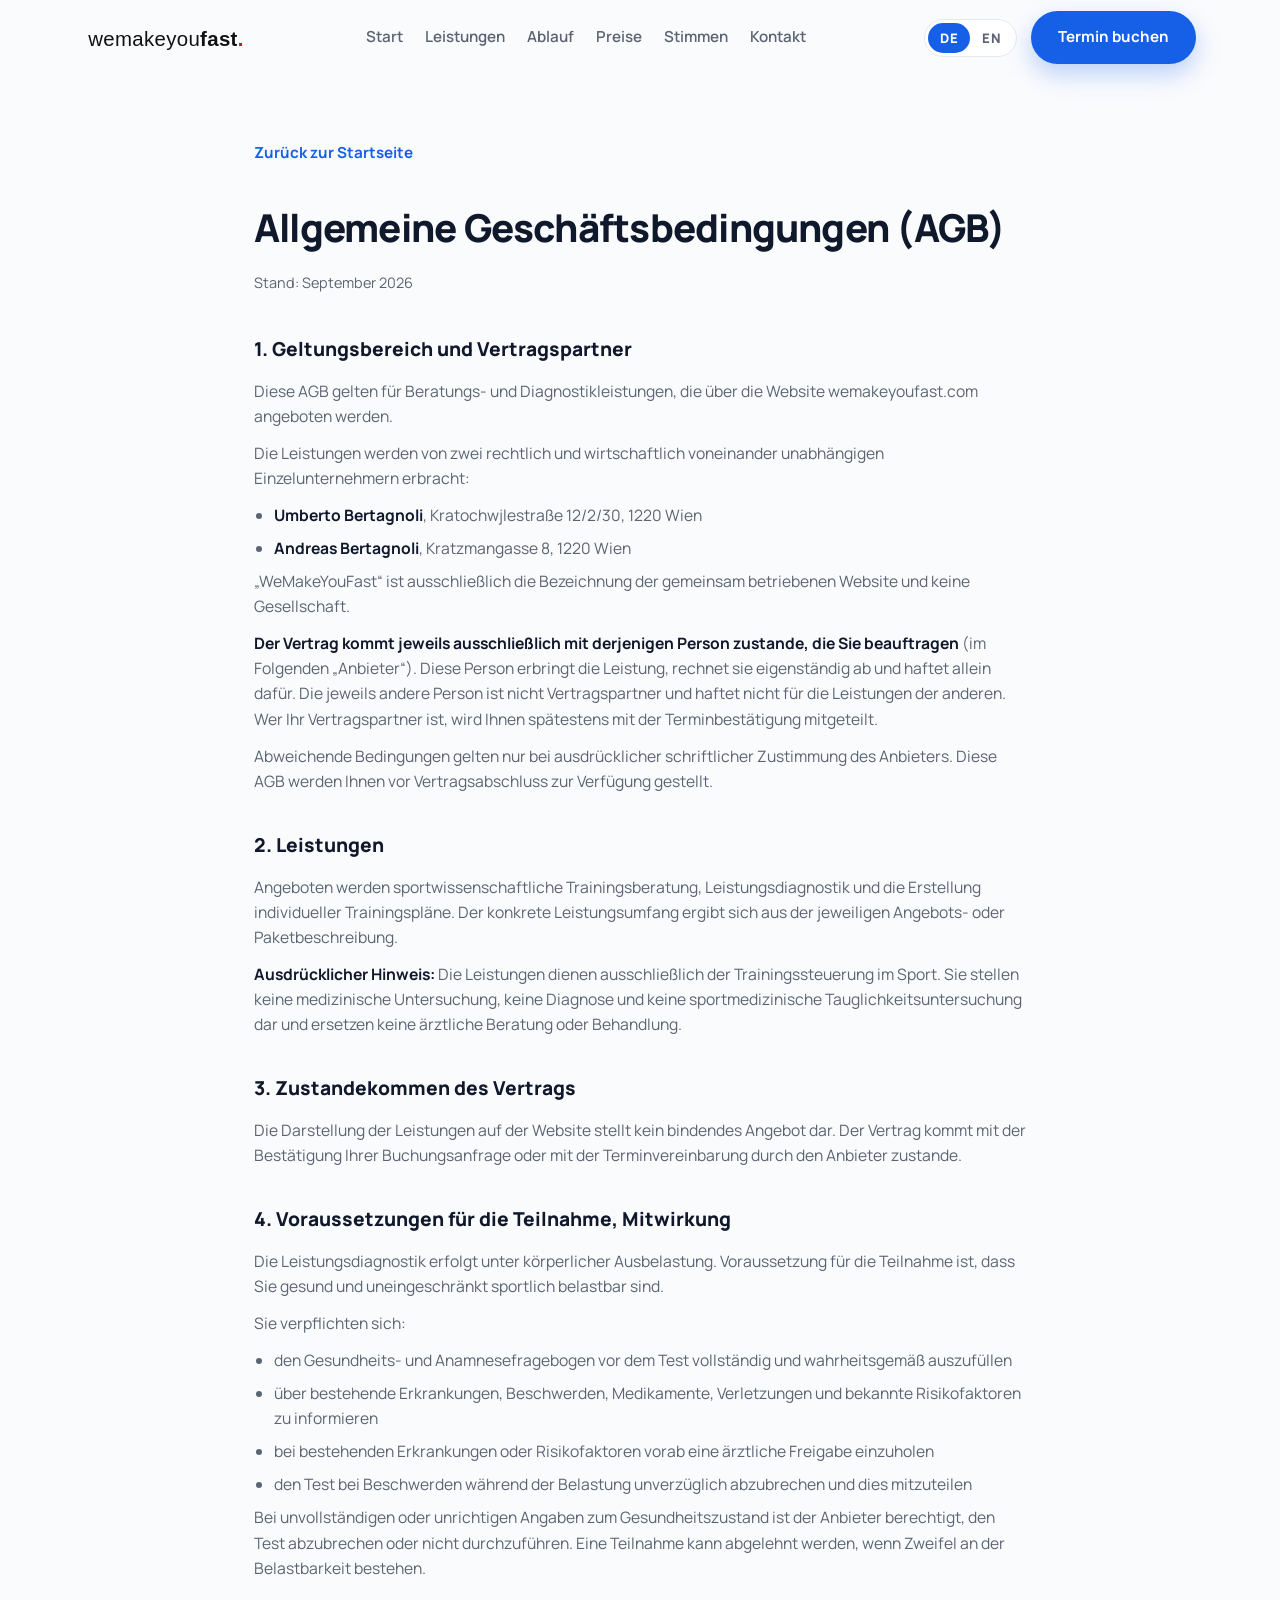
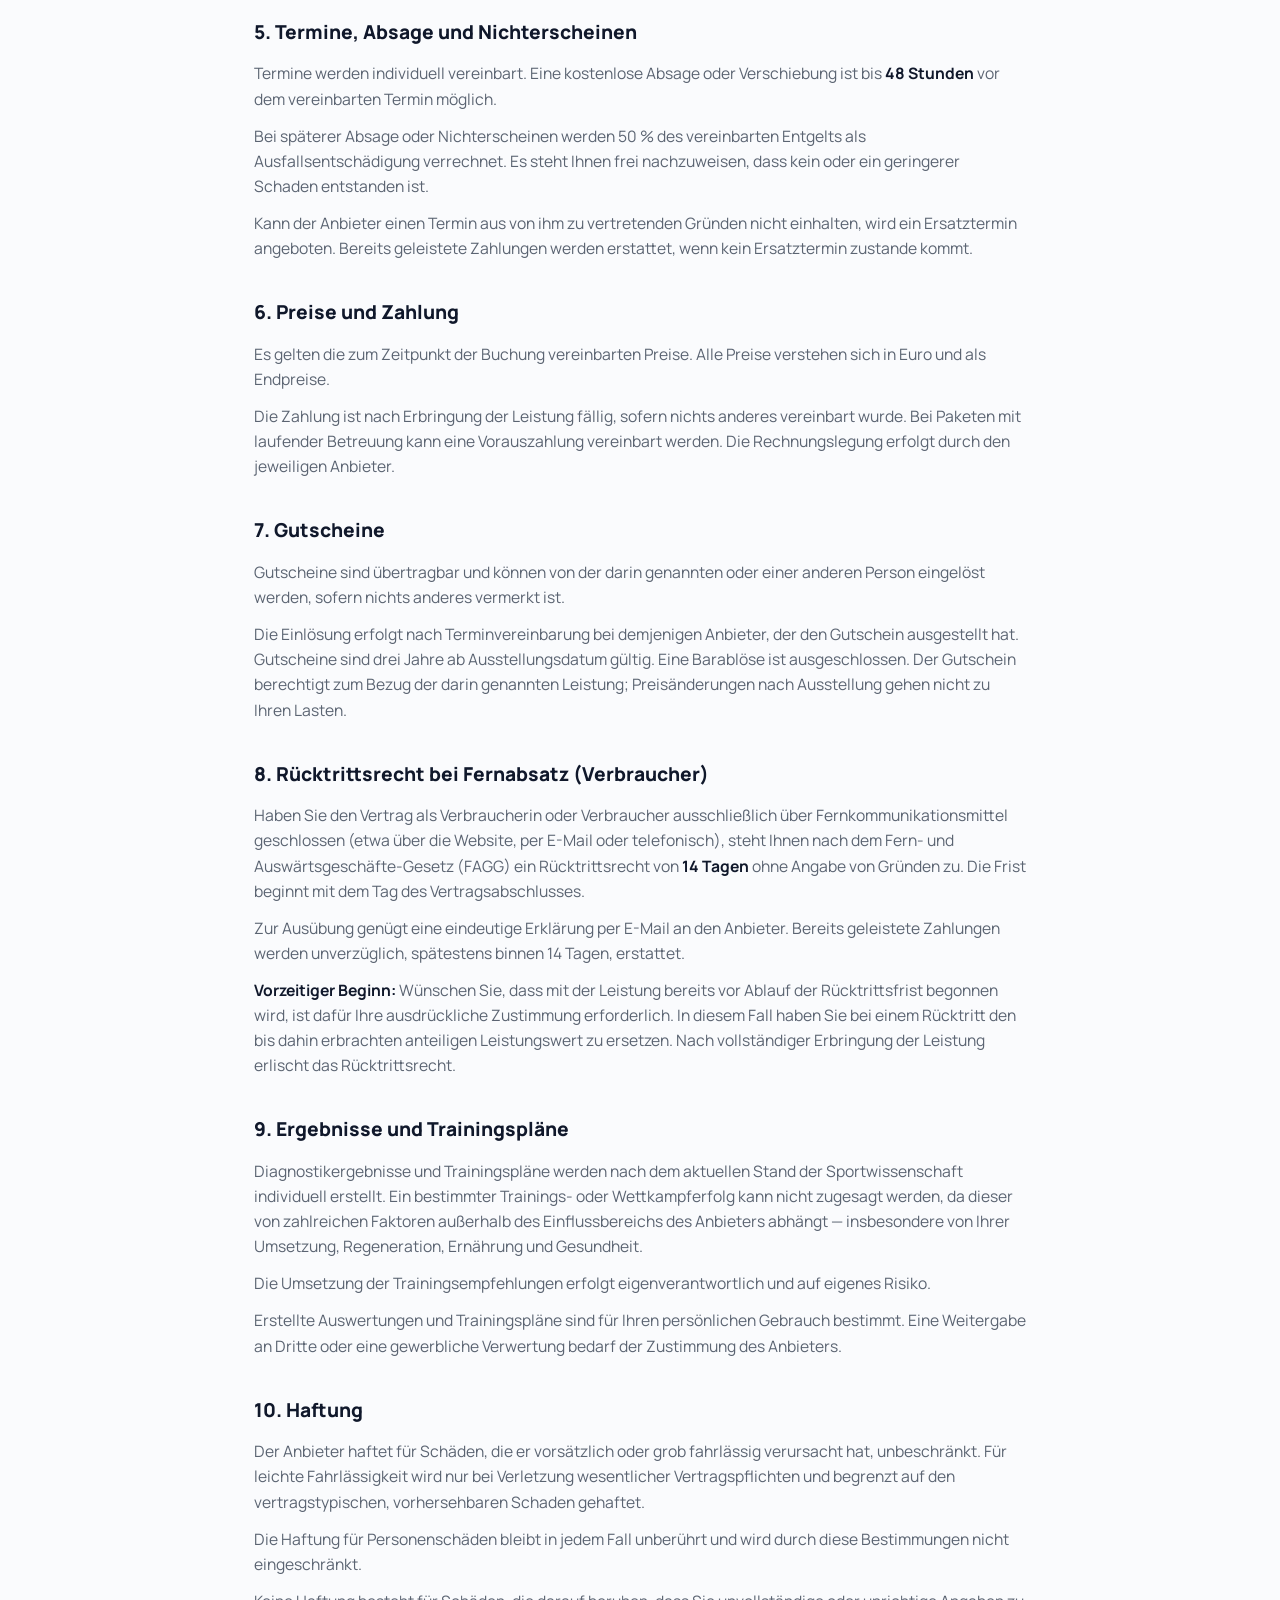
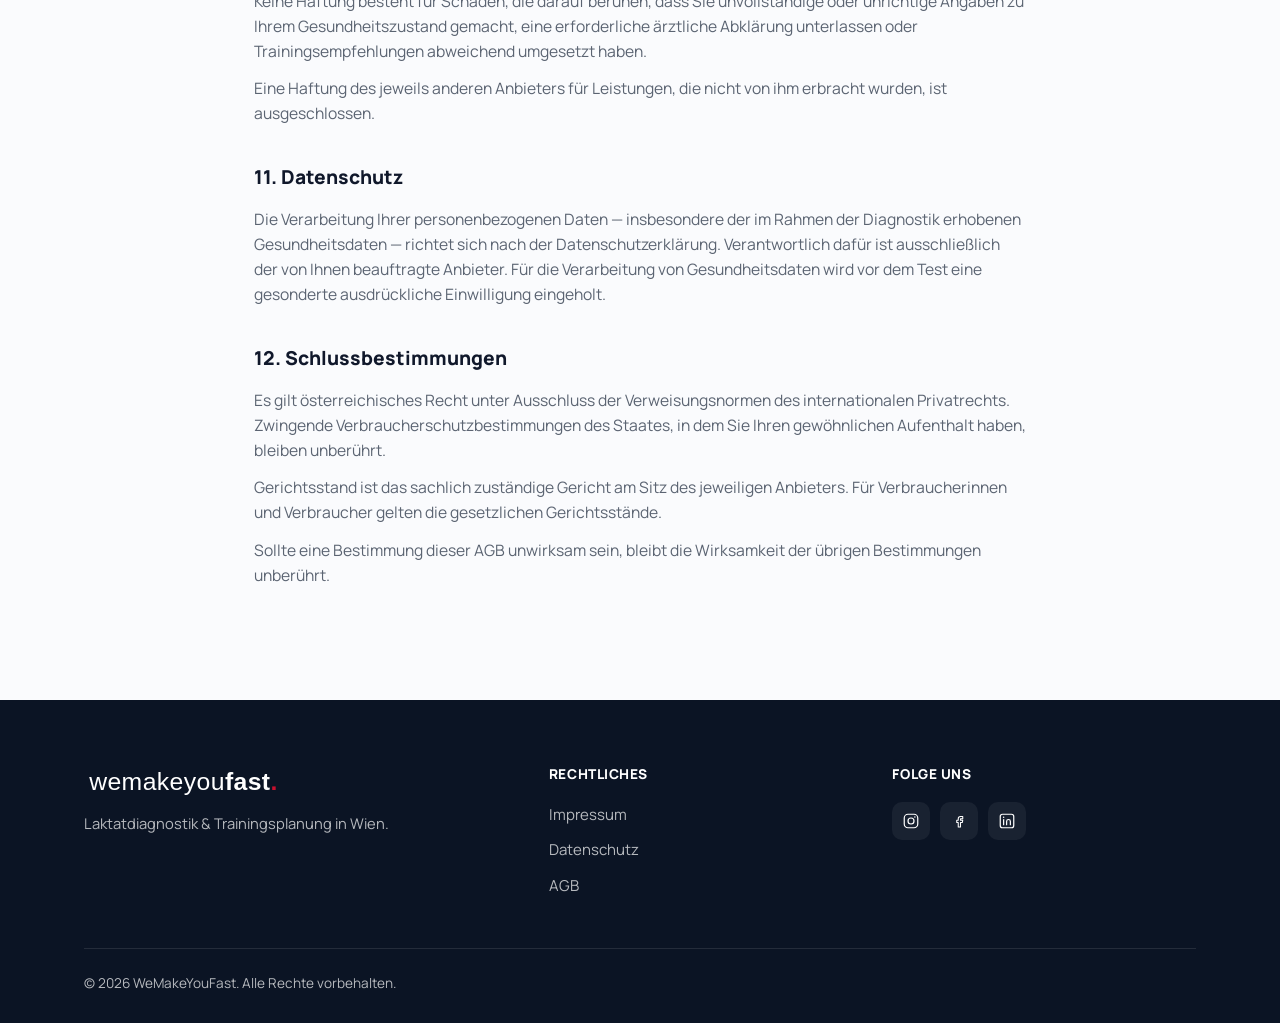
==== commit bf7f6fa5: "Add Felicia W.'s review, bring the testimonials section back The section came out three days ago bec" ====
--- a/agb.html
+++ b/agb.html
@@ -23,6 +23,7 @@
         <a href="index.html#about" data-i18n="nav.about">Leistungen</a>
         <a href="index.html#how" data-i18n="nav.how">Ablauf</a>
         <a href="index.html#pricing" data-i18n="nav.pricing">Preise</a>
+        <a href="index.html#testimonials" data-i18n="nav.testimonials">Stimmen</a>
         <a href="index.html#contact" data-i18n="nav.contact">Kontakt</a>
         <a href="index.html#contact" class="btn btn-primary nav-cta" data-i18n="nav.cta">Termin buchen</a>
       </nav>
--- a/css/style.css
+++ b/css/style.css
@@ -812,10 +812,6 @@
 
 /* ---------- FAQ ---------- */
 
-.faq {
-  background: var(--color-bg-alt);
-}
-
 .faq-list {
   max-width: 820px;
   margin: 0 auto;
@@ -927,6 +923,76 @@
 
 .faq-panel-inner p:last-child {
   margin-bottom: 20px;
+}
+
+/* ---------- Testimonials ---------- */
+
+.testimonials {
+  background: var(--color-bg-alt);
+}
+
+/* auto-fit statt drei fester Spalten: eine einzelne Stimme steht damit als
+   eine zentrierte Karte und nicht als Drittel neben zwei Luecken. */
+.testimonial-grid {
+  display: grid;
+  grid-template-columns: repeat(auto-fit, minmax(300px, 420px));
+  justify-content: center;
+  gap: 24px;
+}
+
+.testimonial-card {
+  background: var(--color-surface);
+  border: 1px solid var(--color-border);
+  border-radius: var(--radius-md);
+  padding: 30px 28px;
+  display: flex;
+  flex-direction: column;
+}
+
+.testimonial-quote {
+  color: var(--color-text);
+  font-size: 1rem;
+  line-height: 1.65;
+  margin-bottom: 22px;
+}
+
+.testimonial-quote::before {
+  content: "\201C";
+  color: var(--color-accent);
+  font-size: 1.4rem;
+  font-weight: 800;
+  margin-right: 2px;
+}
+
+.testimonial-author {
+  display: flex;
+  align-items: center;
+  gap: 12px;
+  margin-top: auto;
+}
+
+.testimonial-avatar {
+  width: 42px;
+  height: 42px;
+  border-radius: 50%;
+  background: linear-gradient(135deg, var(--color-accent), #6fb1ff);
+  color: #fff;
+  display: flex;
+  align-items: center;
+  justify-content: center;
+  font-weight: 800;
+  font-size: 0.95rem;
+  flex-shrink: 0;
+}
+
+.testimonial-author .name {
+  font-weight: 700;
+  font-size: 0.95rem;
+}
+
+.testimonial-author .role {
+  color: var(--color-text-muted);
+  font-size: 0.85rem;
 }
 
 /* ---------- Contact ---------- */
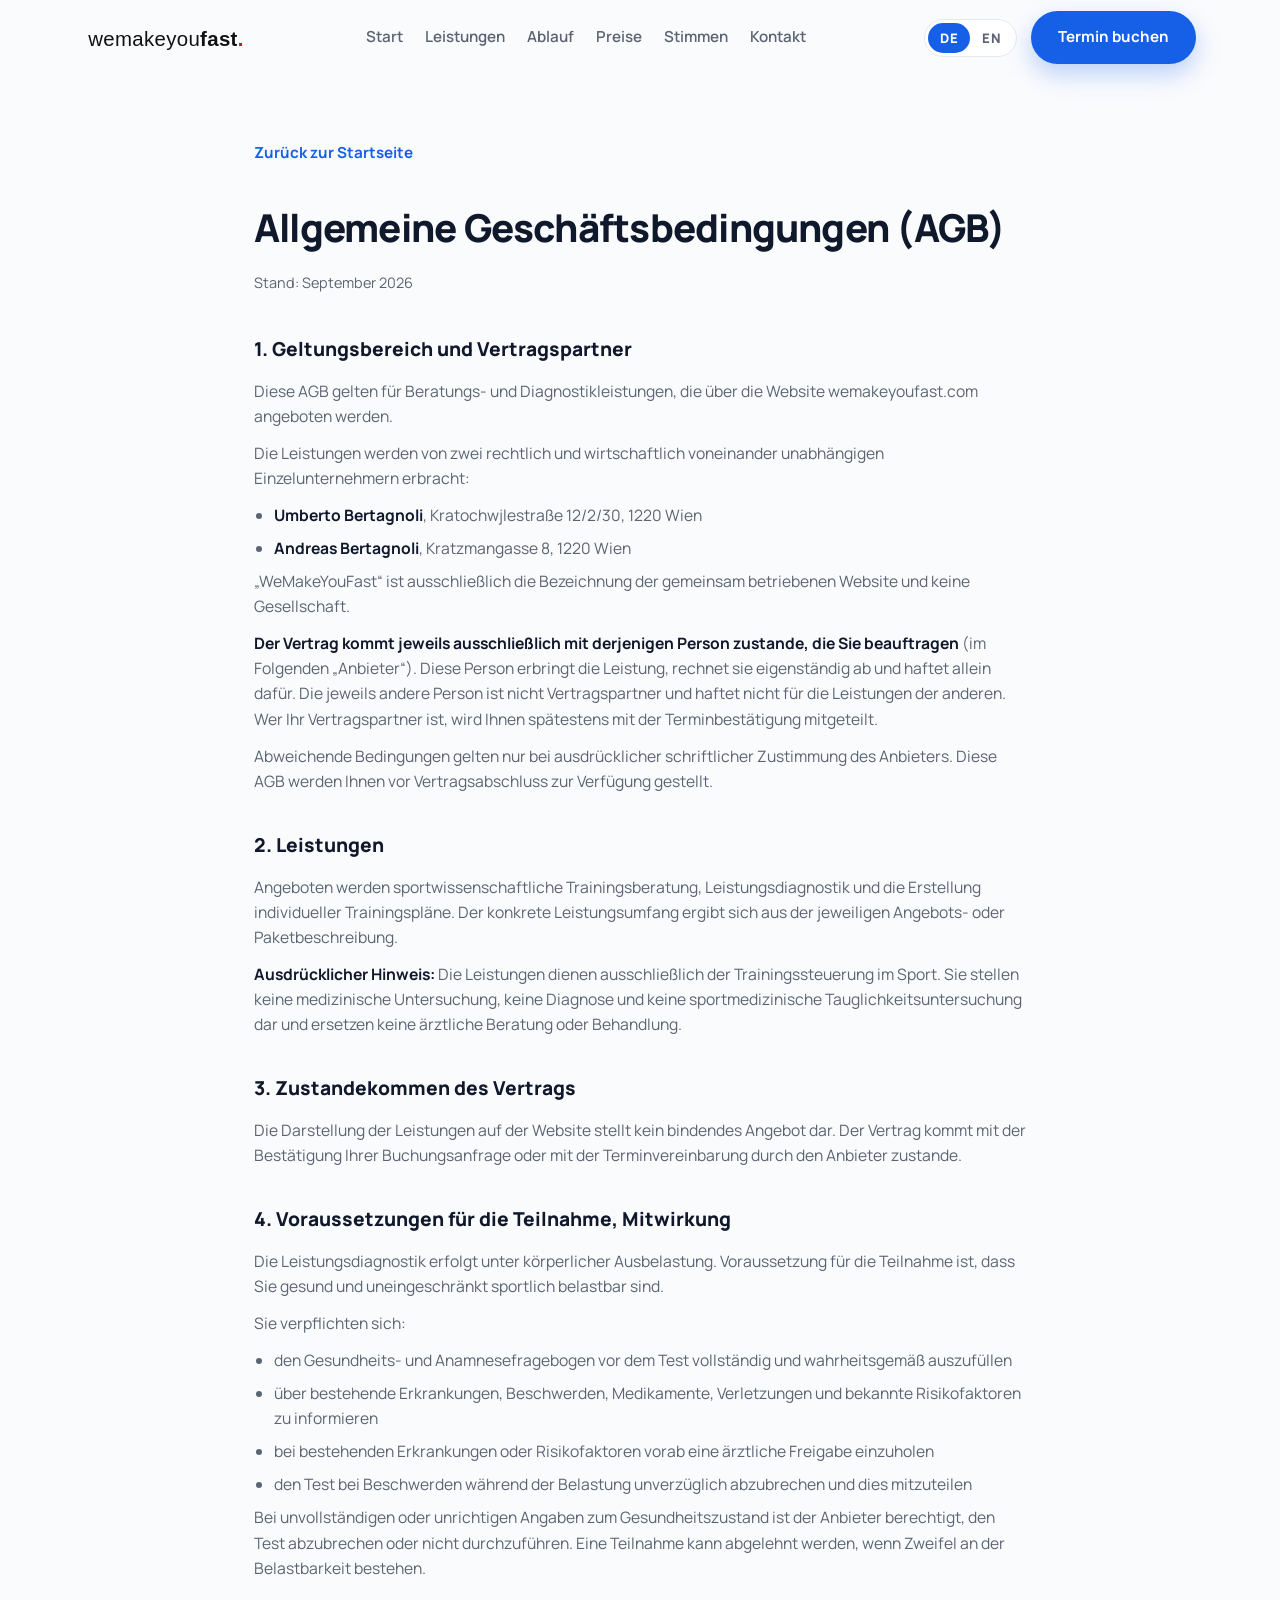
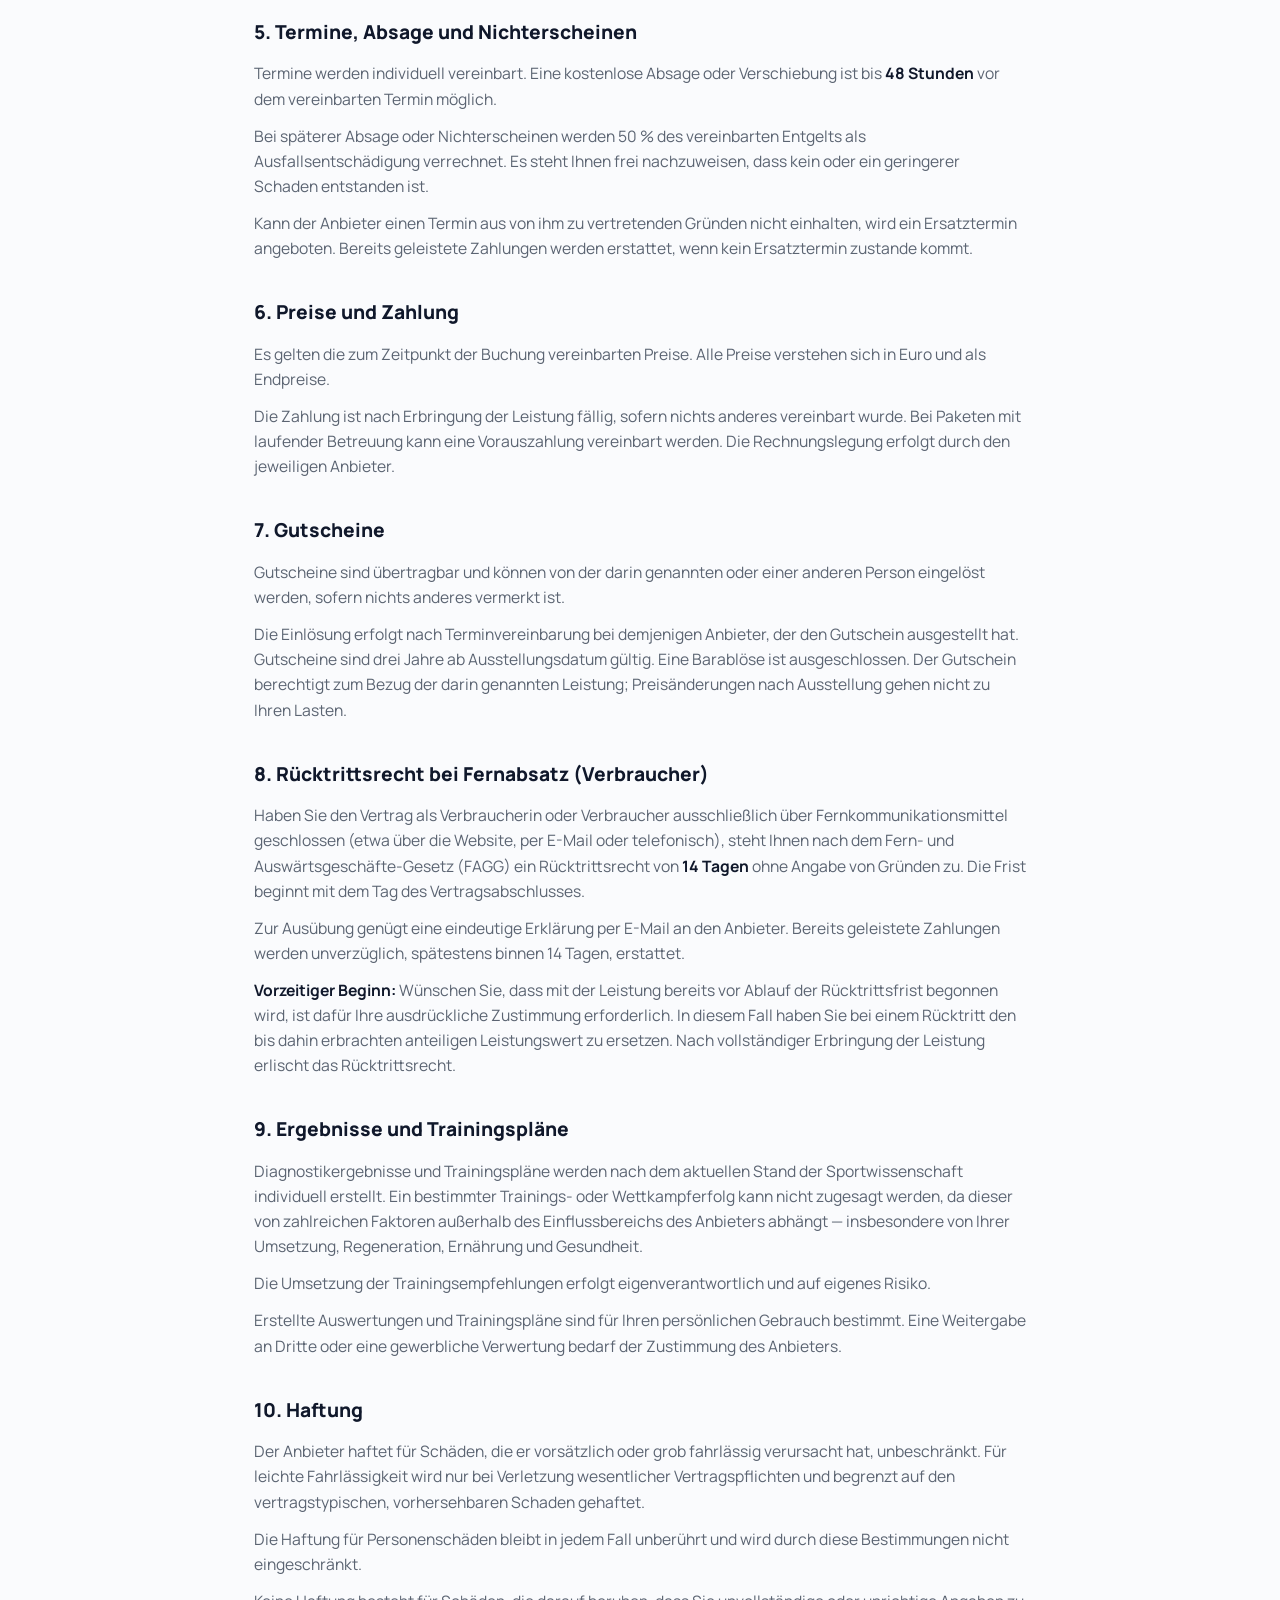
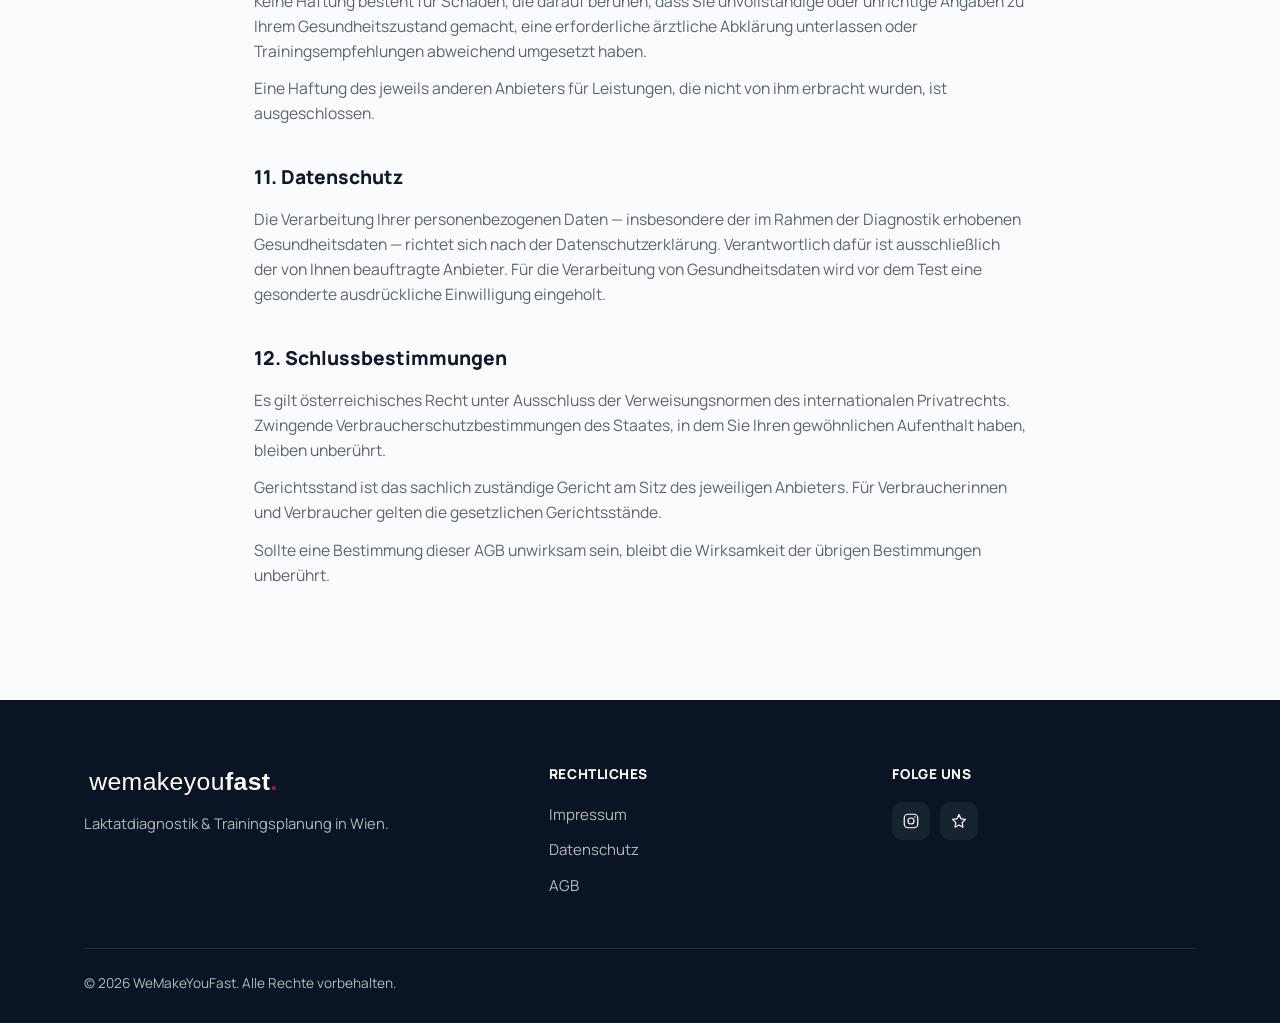
==== commit c596b808: "Show the Trustpilot reviews, link Instagram, cut prices by 10% Eight reviews from our Trustpilot pro" ====
--- a/agb.html
+++ b/agb.html
@@ -119,14 +119,11 @@
         <div class="footer-col">
           <h4 data-i18n="footer.socialTitle">Folge uns</h4>
           <div class="footer-social">
-            <a href="#" aria-label="Instagram">
+            <a href="https://www.instagram.com/wemakeyoufast" target="_blank" rel="noopener" aria-label="Instagram">
               <svg width="18" height="18" viewBox="0 0 24 24" fill="none" xmlns="http://www.w3.org/2000/svg"><rect x="3" y="3" width="18" height="18" rx="5" stroke="white" stroke-width="1.6"/><circle cx="12" cy="12" r="4" stroke="white" stroke-width="1.6"/><circle cx="17.2" cy="6.8" r="1" fill="white"/></svg>
             </a>
-            <a href="#" aria-label="Facebook">
-              <svg width="18" height="18" viewBox="0 0 24 24" fill="none" xmlns="http://www.w3.org/2000/svg"><path d="M14 9h3V6h-3c-1.7 0-3 1.3-3 3v2H9v3h2v6h3v-6h2.5l.5-3H14V9.5c0-.3.2-.5.5-.5Z" stroke="white" stroke-width="1.4" stroke-linejoin="round"/></svg>
-            </a>
-            <a href="#" aria-label="LinkedIn">
-              <svg width="18" height="18" viewBox="0 0 24 24" fill="none" xmlns="http://www.w3.org/2000/svg"><rect x="3" y="3" width="18" height="18" rx="3" stroke="white" stroke-width="1.6"/><line x1="7.5" y1="10" x2="7.5" y2="17" stroke="white" stroke-width="1.6" stroke-linecap="round"/><circle cx="7.5" cy="7" r="1" fill="white"/><path d="M11.5 17v-4.5c0-1.4 1-2.5 2.5-2.5s2.5 1.1 2.5 2.5V17" stroke="white" stroke-width="1.6" stroke-linecap="round"/></svg>
+            <a href="https://de.trustpilot.com/review/wemakeyoufast.com" target="_blank" rel="noopener" aria-label="Trustpilot">
+              <svg width="18" height="18" viewBox="0 0 24 24" fill="none" xmlns="http://www.w3.org/2000/svg"><path d="M12 3.5l2.6 5.6 6 .8-4.4 4.3 1.1 6.1L12 17.4 6.7 20.3l1.1-6.1L3.4 9.9l6-.8z" stroke="white" stroke-width="1.6" stroke-linejoin="round"/></svg>
             </a>
           </div>
         </div>
--- a/css/style.css
+++ b/css/style.css
@@ -931,13 +931,25 @@
   background: var(--color-bg-alt);
 }
 
-/* auto-fit statt drei fester Spalten: eine einzelne Stimme steht damit als
-   eine zentrierte Karte und nicht als Drittel neben zwei Luecken. */
+/* Mehrspaltiges Mauerwerk statt Raster: die Stimmen sind unterschiedlich
+   lang, so bleiben keine Luecken zwischen den Karten. */
 .testimonial-grid {
-  display: grid;
-  grid-template-columns: repeat(auto-fit, minmax(300px, 420px));
-  justify-content: center;
-  gap: 24px;
+  column-count: 1;
+  column-gap: 24px;
+  max-width: 1120px;
+  margin: 0 auto;
+}
+
+@media (min-width: 760px) {
+  .testimonial-grid {
+    column-count: 2;
+  }
+}
+
+@media (min-width: 1100px) {
+  .testimonial-grid {
+    column-count: 3;
+  }
 }
 
 .testimonial-card {
@@ -945,8 +957,47 @@
   border: 1px solid var(--color-border);
   border-radius: var(--radius-md);
   padding: 30px 28px;
-  display: flex;
-  flex-direction: column;
+  margin-bottom: 24px;
+  break-inside: avoid;
+  -webkit-column-break-inside: avoid;
+}
+
+/* Sterne und Titel uebernehmen wir aus der Bewertung; die Sternfarbe ist
+   bewusst unser Gelbton und nicht das Gruen der Plattform. */
+.testimonial-stars {
+  display: flex;
+  gap: 2px;
+  margin-bottom: 14px;
+}
+
+.testimonial-stars svg {
+  width: 16px;
+  height: 16px;
+  fill: #f5a623;
+}
+
+.testimonial-title {
+  font-weight: 800;
+  font-size: 1rem;
+  line-height: 1.4;
+  margin-bottom: 10px;
+}
+
+.testimonials-more {
+  text-align: center;
+  margin-top: 32px;
+}
+
+.testimonials-more a {
+  color: var(--color-accent);
+  font-weight: 700;
+  font-size: 0.95rem;
+  text-decoration: none;
+}
+
+.testimonials-more a:hover,
+.testimonials-more a:focus-visible {
+  text-decoration: underline;
 }
 
 .testimonial-quote {
@@ -968,7 +1019,6 @@
   display: flex;
   align-items: center;
   gap: 12px;
-  margin-top: auto;
 }
 
 .testimonial-avatar {
